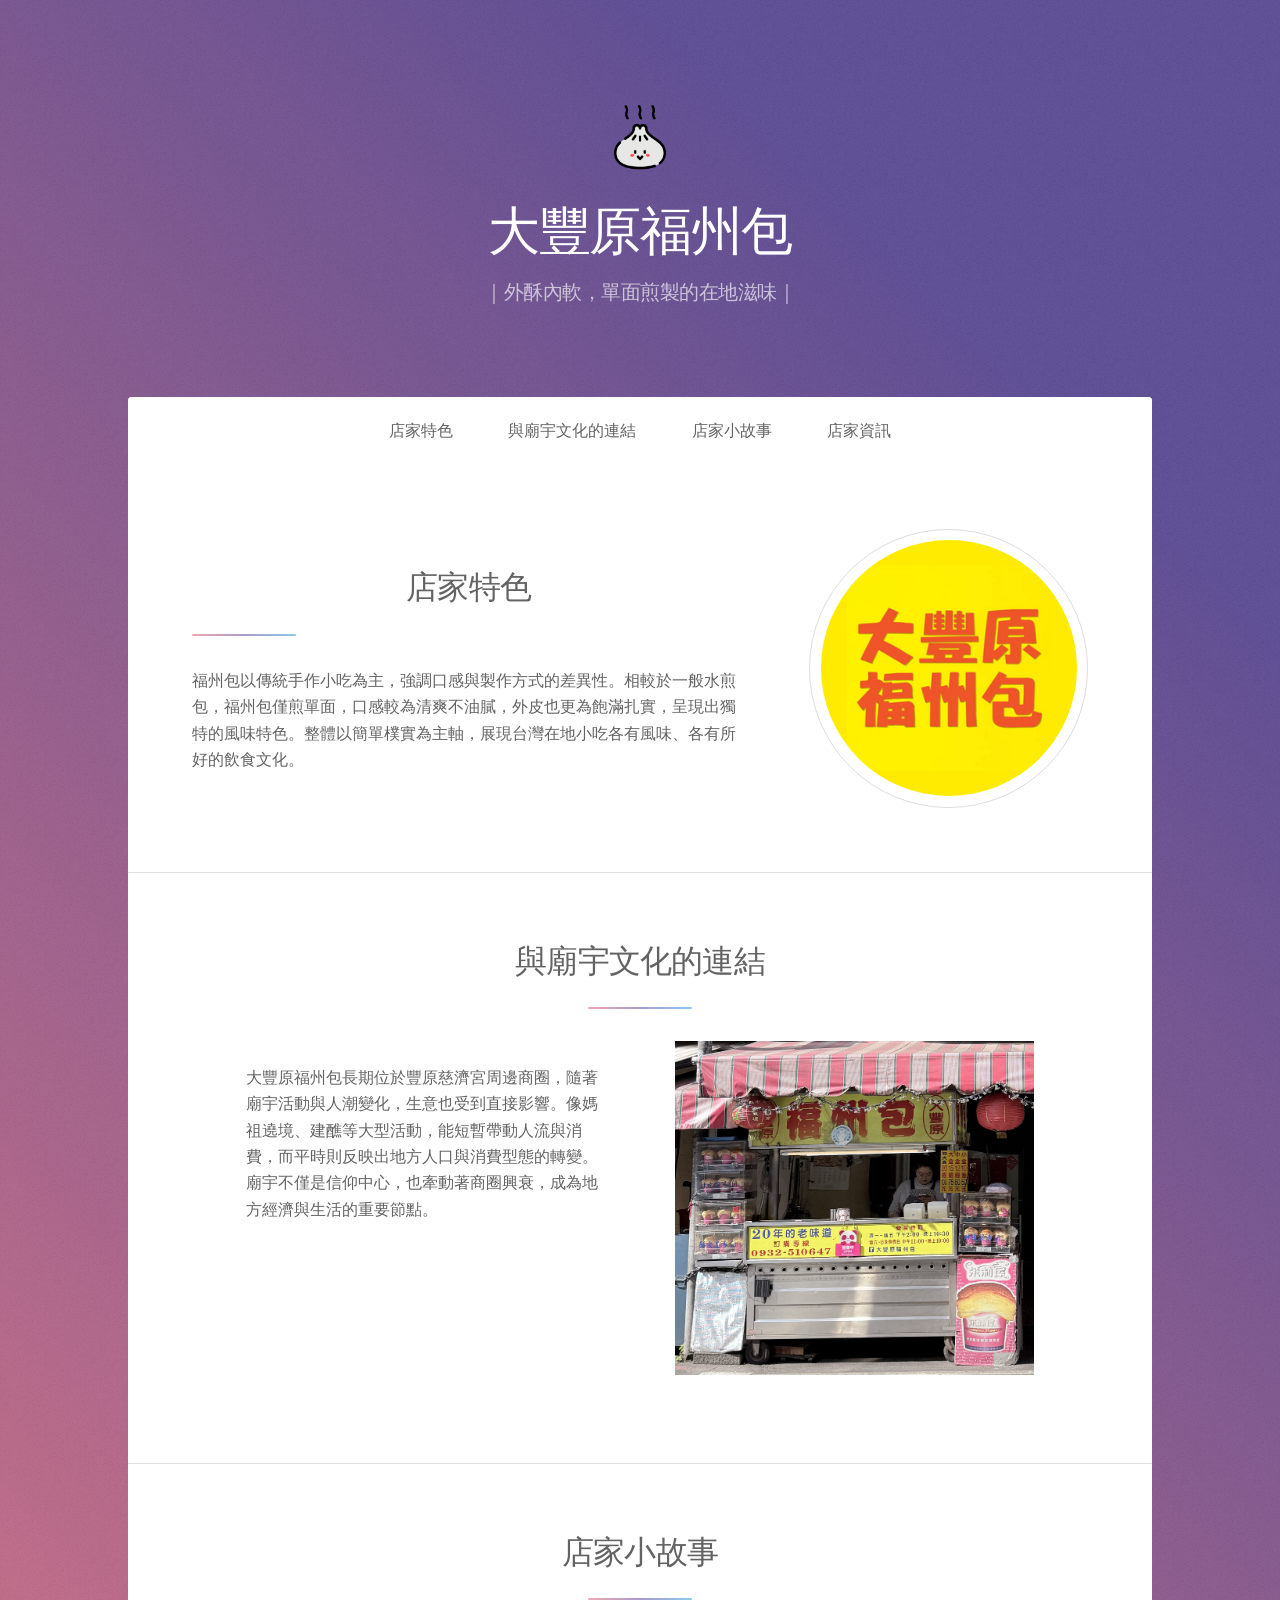
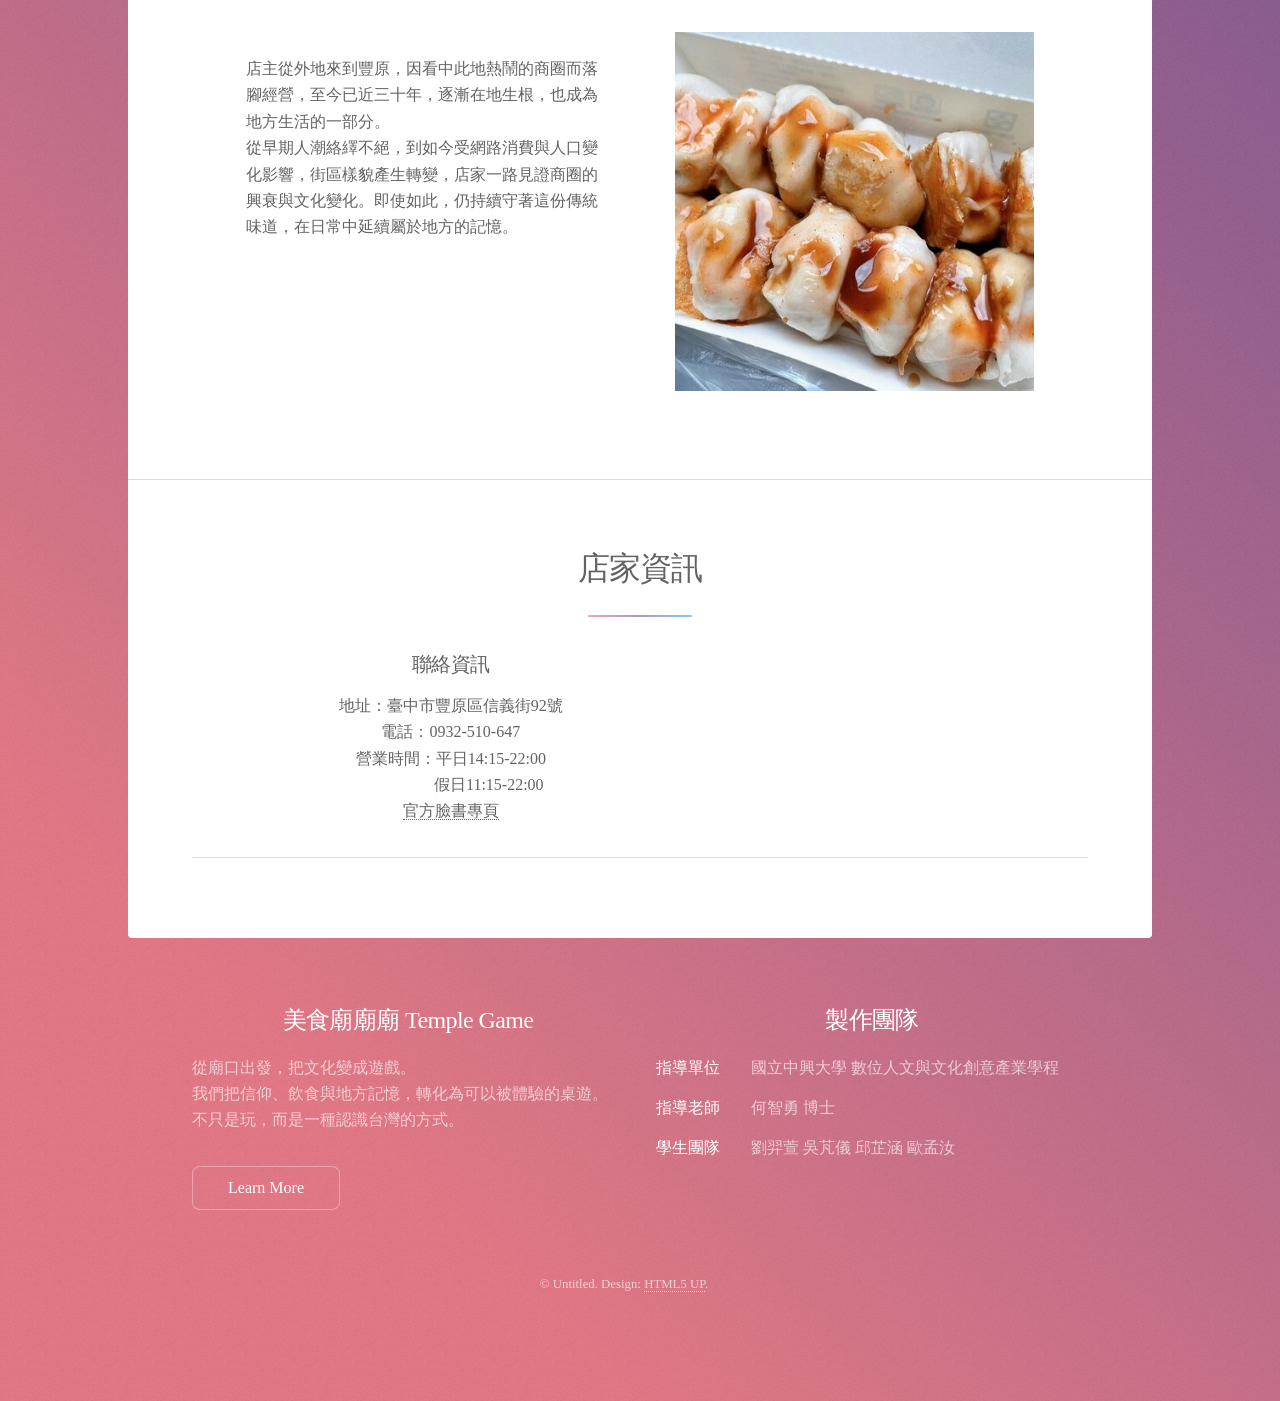
==== index.html @ 0700f137 "Add files via upload" ====
<!DOCTYPE HTML>
<!--
	Stellar by HTML5 UP
	html5up.net | @ajlkn
	Free for personal and commercial use under the CCA 3.0 license (html5up.net/license)
-->
<html>
	<head>
		<title>大豐原福州包</title>
		<meta charset="utf-8" />
		<meta name="viewport" content="width=device-width, initial-scale=1, user-scalable=no" />
		<link rel="stylesheet" href="assets/css/main.css" />
		<noscript><link rel="stylesheet" href="assets/css/noscript.css" /></noscript>
	</head>
	<body class="is-preload">

		<!-- Wrapper -->
			<div id="wrapper">

				<!-- Header -->
					<header id="header" class="alt">
						<span class="logo"><img src="Fuzhou Bao/xiao-long-bao.png" width="9%" height="9%" alt=""/></span>
						<h1>大豐原福州包</h1>
						<p>｜外酥內軟，單面煎製的在地滋味｜</p>
					</header>

				
								
				<!-- Nav -->
					<nav id="nav">
						<ul>
							<li><a href="#intro" class="active">店家特色</a></li>
							<li><a href="#first">與廟宇文化的連結</a></li>
							<li><a href="#second">店家小故事</a></li>
							<li><a href="#cta">店家資訊</a></li>
						</ul>
					</nav>
				
				

				<!-- Main -->
					<div id="main">

						<!-- Introduction -->
							<section id="intro" class="main">
								<div class="spotlight">
								  <div class="content">
										<header class="major">
											<h2>店家特色</h2>
										</header>
										<p>福州包以傳統手作小吃為主，強調口感與製作方式的差異性。相較於一般水煎包，福州包僅煎單面，口感較為清爽不油膩，外皮也更為飽滿扎實，呈現出獨特的風味特色。整體以簡單樸實為主軸，展現台灣在地小吃各有風味、各有所好的飲食文化。</p>							
									</div>
									<span class="image"><img src="Fuzhou Bao/logo.png" width="100%" height="100%" alt=""/></span>
								</div>
							</section>

						<!-- First Section -->
							<section id="first" class="main special">
								<header class="major">
									<h2>與廟宇文化的連結</h2>
								  <div class="container5">
									<div class="col9">
									大豐原福州包長期位於豐原慈濟宮周邊商圈，隨著廟宇活動與人潮變化，生意也受到直接影響。像媽祖遶境、建醮等大型活動，能短暫帶動人流與消費，而平時則反映出地方人口與消費型態的轉變。廟宇不僅是信仰中心，也牽動著商圈興衰，成為地方經濟與生活的重要節點。</div>
								
									<div class="col10"><img src="Fuzhou Bao/shop.JPG" width="100%" height="100%" alt=""/></div>
									    </div>
								</header>
								
							</section>

						<section id="second" class="main special">
								<header class="major">
								<h2>店家小故事</h2>
								<div class="container6">									
								  <div class="col11">
								  店主從外地來到豐原，因看中此地熱鬧的商圈而落腳經營，至今已近三十年，逐漸在地生根，也成為地方生活的一部分。<br>從早期人潮絡繹不絕，到如今受網路消費與人口變化影響，街區樣貌產生轉變，店家一路見證商圈的興衰與文化變化。即使如此，仍持續守著這份傳統味道，在日常中延續屬於地方的記憶。</div>
									<div class="col12"><img src="Fuzhou Bao/bao.jpg" width="100%" height="100%" alt=""/>
								  </div>
								</div>
							</header>
							</section>

						<!-- Get Started -->
							<section id="cta" class="main special">
								<header class="major">									
									<h2>店家資訊</h2>
									<div class="container7">
										<div class="col13">
											<h3>聯絡資訊</h3>										
									地址：臺中市豐原區信義街92號
										<br>電話：0932-510-647
										<br>營業時間：平日14:15-22:00
										<br>&nbsp;&nbsp;&nbsp;&nbsp;&nbsp;&nbsp;&nbsp;&nbsp;&nbsp;&nbsp;&nbsp;&nbsp;&nbsp;&nbsp;&nbsp;&nbsp;&nbsp;&nbsp;
											假日11:15-22:00
								
										<br><a href="https://www.facebook.com/share/178yjH1K4i/?mibextid=wwXIfr">官方臉書專頁</a>
											</div>
										<div class="col14"><iframe src="https://www.google.com/maps/embed?pb=!1m18!1m12!1m3!1d3637.7437834129883!2d120.7189827!3d24.250738500000004!2m3!1f0!2f0!3f0!3m2!1i1024!2i768!4f13.1!3m3!1m2!1s0x34691a05f45a0f8f%3A0xb76cd5bf940c8cef!2z5aSn6LGQ5Y6f56aP5bee5YyF!5e0!3m2!1szh-TW!2stw!4v1776780599697!5m2!1szh-TW!2stw" width="100%" height="100%" style="border:0;" allowfullscreen="" loading="lazy" referrerpolicy="no-referrer-when-downgrade"></iframe></div>
									</div>
									<hr>
								</header>
								
							</section>

					</div>

				<!-- Footer -->
					<footer id="footer">
						<section>
							<h2>美食廟廟廟 Temple Game</h2>
							<p>從廟口出發，把文化變成遊戲。
							<br>我們把信仰、飲食與地方記憶，轉化為可以被體驗的桌遊。
							<br>不只是玩，而是一種認識台灣的方式。</p>
							<ul class="actions">
								<li><a href="generic.html" class="button">Learn More</a></li>
							</ul>
						</section>
						<section>
							<h2>製作團隊</h2>
							<dl class="alt">
								<dt>指導單位</dt>
								<dd>國立中興大學 數位人文與文化創意產業學程</dd>
								<dt>指導老師</dt>
								<dd>何智勇 博士</dd>
								<dt>學生團隊</dt>
								<dd>劉羿萱 吳芃儀 邱芷涵 歐孟汝</dd>
							</dl>
							
						</section>
						<p class="copyright">&copy; Untitled. Design: <a href="https://html5up.net">HTML5 UP</a>.</p>
					</footer>

			</div>

		<!-- Scripts -->
			<script src="assets/js/jquery.min.js"></script>
			<script src="assets/js/jquery.scrollex.min.js"></script>
			<script src="assets/js/jquery.scrolly.min.js"></script>
			<script src="assets/js/browser.min.js"></script>
			<script src="assets/js/breakpoints.min.js"></script>
			<script src="assets/js/util.js"></script>
			<script src="assets/js/main.js"></script>

	</body>
</html>
---- assets/css/main.css ----
@import url(fontawesome-all.min.css);
@import 'https://fonts.googleapis.com/css?family=Source+Sans+Pro:300,400';
@import url("jf_openhuninn_2_1/stylesheet.css");


/*
	Stellar by HTML5 UP
	html5up.net | @ajlkn
	Free for personal and commercial use under the CCA 3.0 license (html5up.net/license)
*/

html, body, div, span, applet, object,
iframe, h1, h2, h3, h4, h5, h6, p, blockquote,
pre, a, abbr, acronym, address, big, cite,
code, del, dfn, em, img, ins, kbd, q, s, samp,
small, strike, strong, sub, sup, tt, var, b,
u, i, center, dl, dt, dd, ol, ul, li, fieldset,
form, label, legend, table, caption, tbody,
tfoot, thead, tr, th, td, article, aside,
canvas, details, embed, figure, figcaption,
footer, header, hgroup, menu, nav, output, ruby,
section, summary, time, mark, audio, video {
    margin: 0;
    padding: 0;
    border: 0;
    font-size: 100%;
    font-family: "jf openhuninn 2 1";
    vertical-align: baseline;
}



article, aside, details, figcaption, figure,
footer, header, hgroup, menu, nav, section {
	display: block;}

body {
	line-height: 1;
}
h2 {
    text-align: center;
    font-family: "jf openhuninn 2 1";
}
.container1 {
    width: 88%;
    margin-left: auto;
    margin-right: auto;
    display: flex;
    height: 30%;
}
.col1 {
    flex: 1;
    width: 15%;
    height: 15%;
    text-align: left;
    padding-top: 3%;
}
.col2 {
    flex: 1;
    width: 23%;
    height: 21%;
    text-align: center;
}
.col2{width:120%; height:120%}
.col2 img{transform:scale(1,1);transition:all 1s ease-out}
.col2 img:hover{transform:scale(1.2,1.2);}

.container2{
    width: 80%;
    margin-left: auto;
    margin-right: auto;
    display: flex;
    height: 30%;
}
.col3 {
    flex: 1;
    width: 15%;
    height: 15%;
    text-align: center;
    margin-right: 20px;
}
.col3{width:120%; height:120%}
.col3 img{;transition: all 1s ease-out;}
.col3 img:hover{transform:scale(1.2,1.2);}

.col4 {
    flex: 1;
    width: 15%;
    height: 15%;
    text-align: center;
    margin-left: 20px;
}
.col4{width:120%; height:120%}
.col4 img{transition: all 1s ease-out;}
.col4 img:hover{transform:scale(1.2,1.2);}

.container3{
    width: 80%;
    margin-left: auto;
    margin-right: auto;
    display: flex;
    height: 30%;
}
.col5 {
    flex: 1;
    width: 15%;
    height: 15%;
    text-align: center;
    margin-right: 20px;
}
.col5{width:120%; height:120%}
.col5 img{;transition: all 1s ease-out;}
.col5 img:hover{transform:scale(1.2,1.2);}

.col6 {
    flex: 1;
    width: 15%;
    height: 15%;
    text-align: center;
    margin-left: 20px;
}
.col6{width:120%; height:120%}
.col6 img{transition: all 1s ease-out;}
.col6 img:hover{transform:scale(1.2,1.2);}

.container4{
    width: 80%;
    margin-left: auto;
    margin-right: auto;
    display: flex;
    height: 100%;
}
.col7 {
    flex: 1;
    width: 15%;
    height: 15%;
    text-align: center;
    margin-right: 20px;
    margin-top: 5%;
}

.col8 {
    flex: 1;
    text-align: center;
    margin-left: 20px;
}
.container5 {
    width: 88%;
    margin-left: auto;
    margin-right: auto;
    display: flex;
    height: 30%;
}
.col9 {
    flex: 1;
    height: 30%;
    text-align: left;
    padding-top: 3%;
    margin-right: 4%;
}
.col10 {
    flex: 1;
    width: 15%;
    height: 15%;
    text-align: center;
    margin-left: 5%;
}
.col10{width:120%; height:120%}
.col10 img{transition: all 1s ease-out;}
.col10 img:hover{transform:scale(1.2,1.2);}

.container6 {
	 width: 88%;
    margin-left: auto;
    margin-right: auto;
    display: flex;
    height: 30%;
}
.col11 {
	 flex: 1;
    height: 30%;
    text-align: left;
    padding-top: 3%;
    margin-right: 4%;

}
.col12 {
	flex: 1;
    width: 15%;
    height: 15%;
    text-align: center;
    margin-left: 5%;
}
.col12{width:120%; height:120%}
.col12 img{transition: all 1s ease-out;}
.col12 img:hover{transform:scale(1.2,1.2);}

.container7 {
	width: 80%;
    margin-left: auto;
    margin-right: auto;
    display: flex;
    height: 100%;
}
.col13 {
    flex: 1;
    width: 15%;
    height: 15%;
    text-align: center;
    margin-right: 20px;
}

.col14 {
	flex: 1;
    text-align: center;
    margin-left: 20px;
}



















ol, ul {
	list-style: none;
}

section .alt dt {
    padding-left: 0px;
    padding-right: 0px;
    min-width: 22%;


}


blockquote, q {
	quotes: none;
}

	blockquote:before, blockquote:after, q:before, q:after {
		content: '';
		content: none;
	}

table {
	border-collapse: collapse;
	border-spacing: 0;
}

body {
	-webkit-text-size-adjust: none;
}

mark {
	background-color: transparent;
	color: inherit;
}

input::-moz-focus-inner {
	border: 0;
	padding: 0;
}

input, select, textarea {
	-moz-appearance: none;
	-webkit-appearance: none;
	-ms-appearance: none;
	appearance: none;
}

/* Basic */

	@-ms-viewport {
		width: device-width;
	}

	body {
		-ms-overflow-style: scrollbar;
	}
.p1 {
    width: 95%;
    margin-left: auto;
    margin-right: auto;

}
.p2 {
    width: 95%;
    margin-left: auto;
    margin-right: auto;
}
.p3 {
    margin-right: auto;
    margin-left: auto;
    text-align: center;
    min-width: 105%;
}









	@media screen and (max-width: 480px) {

		html, body {
			min-width: 320px;
		}

	}

	html {
		box-sizing: border-box;
	}

	*, *:before, *:after {
		box-sizing: inherit;
	}

	body {
		background-color: #935d8c;
		background-image: url("images/overlay.png"), -moz-linear-gradient(45deg, #e37682 15%, #5f4d93 85%);
		background-image: url("images/overlay.png"), -webkit-linear-gradient(45deg, #e37682 15%, #5f4d93 85%);
		background-image: url("images/overlay.png"), -ms-linear-gradient(45deg, #e37682 15%, #5f4d93 85%);
		background-image: url("images/overlay.png"), linear-gradient(45deg, #e37682 15%, #5f4d93 85%);
	}

		body.is-preload *, body.is-preload *:before, body.is-preload *:after {
			-moz-animation: none !important;
			-webkit-animation: none !important;
			-ms-animation: none !important;
			animation: none !important;
			-moz-transition: none !important;
			-webkit-transition: none !important;
			-ms-transition: none !important;
			transition: none !important;
		}

/* Type */

	body {
		background-color: #935d8c;
		color: rgba(255, 255, 255, 0.65);
	}

	body, input, select, textarea {
		font-family: "Source Sans Pro", Helvetica, sans-serif;
		font-size: 17pt;
		font-weight: 300;
		line-height: 1.65;
	}

		@media screen and (max-width: 1680px) {

			body, input, select, textarea {
				font-size: 14pt;
			}

		}

		@media screen and (max-width: 1280px) {

			body, input, select, textarea {
				font-size: 12pt;
			}

		}

		@media screen and (max-width: 360px) {

			body, input, select, textarea {
				font-size: 11pt;
			}

		}

	a {
		-moz-transition: color 0.2s ease, border-bottom 0.2s ease;
		-webkit-transition: color 0.2s ease, border-bottom 0.2s ease;
		-ms-transition: color 0.2s ease, border-bottom 0.2s ease;
		transition: color 0.2s ease, border-bottom 0.2s ease;
		text-decoration: none;
		border-bottom: dotted 1px;
		color: inherit;
	}

		a:hover {
			border-bottom-color: transparent;
		}

	strong, b {
		font-weight: 400;
	}

	em, i {
		font-style: italic;
	}

	p {
		margin: 0 0 2em 0;
	}

		p.content {
			-moz-columns: 20em 2;
			-webkit-columns: 20em 2;
			-ms-columns: 20em 2;
			columns: 20em 2;
			-moz-column-gap: 2em;
			-webkit-column-gap: 2em;
			-ms-column-gap: 2em;
			column-gap: 2em;
			text-align: justify;
		}

	h1, h2, h3, h4, h5, h6 {
		font-weight: 300;
		line-height: 1.5;
		margin: 0 0 0.7em 0;
		letter-spacing: -0.025em;
	}

		h1 a, h2 a, h3 a, h4 a, h5 a, h6 a {
			color: inherit;
			text-decoration: none;
		}

	h1 {
		font-size: 2.5em;
		line-height: 1.2;
	}

	h2 {
		font-size: 1.5em;
	}

	h3 {
		font-size: 1.25em;
	}

	h4 {
		font-size: 1.1em;
	}

	h5 {
		font-size: 0.9em;
	}

	h6 {
		font-size: 0.7em;
	}

	@media screen and (max-width: 736px) {

		h1 {
			font-size: 2em;
		}

	}

	sub {
		font-size: 0.8em;
		position: relative;
		top: 0.5em;
	}

	sup {
		font-size: 0.8em;
		position: relative;
		top: -0.5em;
	}

	blockquote {
		border-left: solid 4px;
		font-style: italic;
		margin: 0 0 2em 0;
		padding: 0.5em 0 0.5em 2em;
	}

	code {
		border-radius: 8px;
		border: solid 1px;
		font-family: "Courier New", monospace;
		font-size: 0.9em;
		margin: 0 0.25em;
		padding: 0.25em 0.65em;
	}

	pre {
		-webkit-overflow-scrolling: touch;
		font-family: "Courier New", monospace;
		font-size: 0.9em;
		margin: 0 0 2em 0;
	}

		pre code {
			display: block;
			line-height: 1.75;
			padding: 1em 1.5em;
			overflow-x: auto;
		}

	hr {
		border: 0;
		border-bottom: solid 1px;
		margin: 2em 0;
	}

		hr.major {
			margin: 3em 0;
		}

	.align-left {
		text-align: left;
	}

	.align-center {
		text-align: center;
	}

	.align-right {
		text-align: right;
	}

	input, select, textarea {
		color: #ffffff;
	}

	a:hover {
		color: #ffffff;
	}

	strong, b {
		color: #ffffff;
	}

	h1, h2, h3, h4, h5, h6 {
		color: #ffffff;
	}

	blockquote {
		border-left-color: rgba(255, 255, 255, 0.35);
	}

	code {
		background: rgba(255, 255, 255, 0.075);
		border-color: rgba(255, 255, 255, 0.35);
	}

	hr {
		border-bottom-color: rgba(255, 255, 255, 0.35);
	}

/* Row */

	.row {
		display: flex;
		flex-wrap: wrap;
		box-sizing: border-box;
		align-items: stretch;
	}

		.row > * {
			box-sizing: border-box;
		}

		.row.gtr-uniform > * > :last-child {
			margin-bottom: 0;
		}

		.row.aln-left {
			justify-content: flex-start;
		}

		.row.aln-center {
			justify-content: center;
		}

		.row.aln-right {
			justify-content: flex-end;
		}

		.row.aln-top {
			align-items: flex-start;
		}

		.row.aln-middle {
			align-items: center;
		}

		.row.aln-bottom {
			align-items: flex-end;
		}

		.row > .imp {
			order: -1;
		}

		.row > .col-1 {
			width: 8.33333%;
		}

		.row > .off-1 {
			margin-left: 8.33333%;
		}

		.row > .col-2 {
			width: 16.66667%;
		}

		.row > .off-2 {
			margin-left: 16.66667%;
		}

		.row > .col-3 {
			width: 25%;
		}

		.row > .off-3 {
			margin-left: 25%;
		}

		.row > .col-4 {
			width: 33.33333%;
		}

		.row > .off-4 {
			margin-left: 33.33333%;
		}

		.row > .col-5 {
			width: 41.66667%;
		}

		.row > .off-5 {
			margin-left: 41.66667%;
		}

		.row > .col-6 {
			width: 50%;
		}

		.row > .off-6 {
			margin-left: 50%;
		}

		.row > .col-7 {
			width: 58.33333%;
		}

		.row > .off-7 {
			margin-left: 58.33333%;
		}

		.row > .col-8 {
			width: 66.66667%;
		}

		.row > .off-8 {
			margin-left: 66.66667%;
		}

		.row > .col-9 {
			width: 75%;
		}

		.row > .off-9 {
			margin-left: 75%;
		}

		.row > .col-10 {
			width: 83.33333%;
		}

		.row > .off-10 {
			margin-left: 83.33333%;
		}

		.row > .col-11 {
			width: 91.66667%;
		}

		.row > .off-11 {
			margin-left: 91.66667%;
		}

		.row > .col-12 {
			width: 100%;
		}

		.row > .off-12 {
			margin-left: 100%;
		}

		.row.gtr-0 {
			margin-top: 0;
			margin-left: 0em;
		}

			.row.gtr-0 > * {
				padding: 0 0 0 0em;
			}

			.row.gtr-0.gtr-uniform {
				margin-top: 0em;
			}

				.row.gtr-0.gtr-uniform > * {
					padding-top: 0em;
				}

		.row.gtr-25 {
			margin-top: 0;
			margin-left: -0.375em;
		}

			.row.gtr-25 > * {
				padding: 0 0 0 0.375em;
			}

			.row.gtr-25.gtr-uniform {
				margin-top: -0.375em;
			}

				.row.gtr-25.gtr-uniform > * {
					padding-top: 0.375em;
				}

		.row.gtr-50 {
			margin-top: 0;
			margin-left: -0.75em;
		}

			.row.gtr-50 > * {
				padding: 0 0 0 0.75em;
			}

			.row.gtr-50.gtr-uniform {
				margin-top: -0.75em;
			}

				.row.gtr-50.gtr-uniform > * {
					padding-top: 0.75em;
				}

		.row {
			margin-top: 0;
			margin-left: -1.5em;
		}

			.row > * {
				padding: 0 0 0 1.5em;
			}

			.row.gtr-uniform {
				margin-top: -1.5em;
			}

				.row.gtr-uniform > * {
					padding-top: 1.5em;
				}

		.row.gtr-150 {
			margin-top: 0;
			margin-left: -2.25em;
		}

			.row.gtr-150 > * {
				padding: 0 0 0 2.25em;
			}

			.row.gtr-150.gtr-uniform {
				margin-top: -2.25em;
			}

				.row.gtr-150.gtr-uniform > * {
					padding-top: 2.25em;
				}

		.row.gtr-200 {
			margin-top: 0;
			margin-left: -3em;
		}

			.row.gtr-200 > * {
				padding: 0 0 0 3em;
			}

			.row.gtr-200.gtr-uniform {
				margin-top: -3em;
			}

				.row.gtr-200.gtr-uniform > * {
					padding-top: 3em;
				}

		@media screen and (max-width: 1680px) {

			.row {
				display: flex;
				flex-wrap: wrap;
				box-sizing: border-box;
				align-items: stretch;
			}

				.row > * {
					box-sizing: border-box;
				}

				.row.gtr-uniform > * > :last-child {
					margin-bottom: 0;
				}

				.row.aln-left {
					justify-content: flex-start;
				}

				.row.aln-center {
					justify-content: center;
				}

				.row.aln-right {
					justify-content: flex-end;
				}

				.row.aln-top {
					align-items: flex-start;
				}

				.row.aln-middle {
					align-items: center;
				}

				.row.aln-bottom {
					align-items: flex-end;
				}

				.row > .imp-xlarge {
					order: -1;
				}

				.row > .col-1-xlarge {
					width: 8.33333%;
				}

				.row > .off-1-xlarge {
					margin-left: 8.33333%;
				}

				.row > .col-2-xlarge {
					width: 16.66667%;
				}

				.row > .off-2-xlarge {
					margin-left: 16.66667%;
				}

				.row > .col-3-xlarge {
					width: 25%;
				}

				.row > .off-3-xlarge {
					margin-left: 25%;
				}

				.row > .col-4-xlarge {
					width: 33.33333%;
				}

				.row > .off-4-xlarge {
					margin-left: 33.33333%;
				}

				.row > .col-5-xlarge {
					width: 41.66667%;
				}

				.row > .off-5-xlarge {
					margin-left: 41.66667%;
				}

				.row > .col-6-xlarge {
					width: 50%;
				}

				.row > .off-6-xlarge {
					margin-left: 50%;
				}

				.row > .col-7-xlarge {
					width: 58.33333%;
				}

				.row > .off-7-xlarge {
					margin-left: 58.33333%;
				}

				.row > .col-8-xlarge {
					width: 66.66667%;
				}

				.row > .off-8-xlarge {
					margin-left: 66.66667%;
				}

				.row > .col-9-xlarge {
					width: 75%;
				}

				.row > .off-9-xlarge {
					margin-left: 75%;
				}

				.row > .col-10-xlarge {
					width: 83.33333%;
				}

				.row > .off-10-xlarge {
					margin-left: 83.33333%;
				}

				.row > .col-11-xlarge {
					width: 91.66667%;
				}

				.row > .off-11-xlarge {
					margin-left: 91.66667%;
				}

				.row > .col-12-xlarge {
					width: 100%;
				}

				.row > .off-12-xlarge {
					margin-left: 100%;
				}

				.row.gtr-0 {
					margin-top: 0;
					margin-left: 0em;
				}

					.row.gtr-0 > * {
						padding: 0 0 0 0em;
					}

					.row.gtr-0.gtr-uniform {
						margin-top: 0em;
					}

						.row.gtr-0.gtr-uniform > * {
							padding-top: 0em;
						}

				.row.gtr-25 {
					margin-top: 0;
					margin-left: -0.375em;
				}

					.row.gtr-25 > * {
						padding: 0 0 0 0.375em;
					}

					.row.gtr-25.gtr-uniform {
						margin-top: -0.375em;
					}

						.row.gtr-25.gtr-uniform > * {
							padding-top: 0.375em;
						}

				.row.gtr-50 {
					margin-top: 0;
					margin-left: -0.75em;
				}

					.row.gtr-50 > * {
						padding: 0 0 0 0.75em;
					}

					.row.gtr-50.gtr-uniform {
						margin-top: -0.75em;
					}

						.row.gtr-50.gtr-uniform > * {
							padding-top: 0.75em;
						}

				.row {
					margin-top: 0;
					margin-left: -1.5em;
				}

					.row > * {
						padding: 0 0 0 1.5em;
					}

					.row.gtr-uniform {
						margin-top: -1.5em;
					}

						.row.gtr-uniform > * {
							padding-top: 1.5em;
						}

				.row.gtr-150 {
					margin-top: 0;
					margin-left: -2.25em;
				}

					.row.gtr-150 > * {
						padding: 0 0 0 2.25em;
					}

					.row.gtr-150.gtr-uniform {
						margin-top: -2.25em;
					}

						.row.gtr-150.gtr-uniform > * {
							padding-top: 2.25em;
						}

				.row.gtr-200 {
					margin-top: 0;
					margin-left: -3em;
				}

					.row.gtr-200 > * {
						padding: 0 0 0 3em;
					}

					.row.gtr-200.gtr-uniform {
						margin-top: -3em;
					}

						.row.gtr-200.gtr-uniform > * {
							padding-top: 3em;
						}

		}

		@media screen and (max-width: 1280px) {

			.row {
				display: flex;
				flex-wrap: wrap;
				box-sizing: border-box;
				align-items: stretch;
			}

				.row > * {
					box-sizing: border-box;
				}

				.row.gtr-uniform > * > :last-child {
					margin-bottom: 0;
				}

				.row.aln-left {
					justify-content: flex-start;
				}

				.row.aln-center {
					justify-content: center;
				}

				.row.aln-right {
					justify-content: flex-end;
				}

				.row.aln-top {
					align-items: flex-start;
				}

				.row.aln-middle {
					align-items: center;
				}

				.row.aln-bottom {
					align-items: flex-end;
				}

				.row > .imp-large {
					order: -1;
				}

				.row > .col-1-large {
					width: 8.33333%;
				}

				.row > .off-1-large {
					margin-left: 8.33333%;
				}

				.row > .col-2-large {
					width: 16.66667%;
				}

				.row > .off-2-large {
					margin-left: 16.66667%;
				}

				.row > .col-3-large {
					width: 25%;
				}

				.row > .off-3-large {
					margin-left: 25%;
				}

				.row > .col-4-large {
					width: 33.33333%;
				}

				.row > .off-4-large {
					margin-left: 33.33333%;
				}

				.row > .col-5-large {
					width: 41.66667%;
				}

				.row > .off-5-large {
					margin-left: 41.66667%;
				}

				.row > .col-6-large {
					width: 50%;
				}

				.row > .off-6-large {
					margin-left: 50%;
				}

				.row > .col-7-large {
					width: 58.33333%;
				}

				.row > .off-7-large {
					margin-left: 58.33333%;
				}

				.row > .col-8-large {
					width: 66.66667%;
				}

				.row > .off-8-large {
					margin-left: 66.66667%;
				}

				.row > .col-9-large {
					width: 75%;
				}

				.row > .off-9-large {
					margin-left: 75%;
				}

				.row > .col-10-large {
					width: 83.33333%;
				}

				.row > .off-10-large {
					margin-left: 83.33333%;
				}

				.row > .col-11-large {
					width: 91.66667%;
				}

				.row > .off-11-large {
					margin-left: 91.66667%;
				}

				.row > .col-12-large {
					width: 100%;
				}

				.row > .off-12-large {
					margin-left: 100%;
				}

				.row.gtr-0 {
					margin-top: 0;
					margin-left: 0em;
				}

					.row.gtr-0 > * {
						padding: 0 0 0 0em;
					}

					.row.gtr-0.gtr-uniform {
						margin-top: 0em;
					}

						.row.gtr-0.gtr-uniform > * {
							padding-top: 0em;
						}

				.row.gtr-25 {
					margin-top: 0;
					margin-left: -0.375em;
				}

					.row.gtr-25 > * {
						padding: 0 0 0 0.375em;
					}

					.row.gtr-25.gtr-uniform {
						margin-top: -0.375em;
					}

						.row.gtr-25.gtr-uniform > * {
							padding-top: 0.375em;
						}

				.row.gtr-50 {
					margin-top: 0;
					margin-left: -0.75em;
				}

					.row.gtr-50 > * {
						padding: 0 0 0 0.75em;
					}

					.row.gtr-50.gtr-uniform {
						margin-top: -0.75em;
					}

						.row.gtr-50.gtr-uniform > * {
							padding-top: 0.75em;
						}

				.row {
					margin-top: 0;
					margin-left: -1.5em;
				}

					.row > * {
						padding: 0 0 0 1.5em;
					}

					.row.gtr-uniform {
						margin-top: -1.5em;
					}

						.row.gtr-uniform > * {
							padding-top: 1.5em;
						}

				.row.gtr-150 {
					margin-top: 0;
					margin-left: -2.25em;
				}

					.row.gtr-150 > * {
						padding: 0 0 0 2.25em;
					}

					.row.gtr-150.gtr-uniform {
						margin-top: -2.25em;
					}

						.row.gtr-150.gtr-uniform > * {
							padding-top: 2.25em;
						}

				.row.gtr-200 {
					margin-top: 0;
					margin-left: -3em;
				}

					.row.gtr-200 > * {
						padding: 0 0 0 3em;
					}

					.row.gtr-200.gtr-uniform {
						margin-top: -3em;
					}

						.row.gtr-200.gtr-uniform > * {
							padding-top: 3em;
						}

		}

		@media screen and (max-width: 980px) {

			.row {
				display: flex;
				flex-wrap: wrap;
				box-sizing: border-box;
				align-items: stretch;
			}

				.row > * {
					box-sizing: border-box;
				}

				.row.gtr-uniform > * > :last-child {
					margin-bottom: 0;
				}

				.row.aln-left {
					justify-content: flex-start;
				}

				.row.aln-center {
					justify-content: center;
				}

				.row.aln-right {
					justify-content: flex-end;
				}

				.row.aln-top {
					align-items: flex-start;
				}

				.row.aln-middle {
					align-items: center;
				}

				.row.aln-bottom {
					align-items: flex-end;
				}

				.row > .imp-medium {
					order: -1;
				}

				.row > .col-1-medium {
					width: 8.33333%;
				}

				.row > .off-1-medium {
					margin-left: 8.33333%;
				}

				.row > .col-2-medium {
					width: 16.66667%;
				}

				.row > .off-2-medium {
					margin-left: 16.66667%;
				}

				.row > .col-3-medium {
					width: 25%;
				}

				.row > .off-3-medium {
					margin-left: 25%;
				}

				.row > .col-4-medium {
					width: 33.33333%;
				}

				.row > .off-4-medium {
					margin-left: 33.33333%;
				}

				.row > .col-5-medium {
					width: 41.66667%;
				}

				.row > .off-5-medium {
					margin-left: 41.66667%;
				}

				.row > .col-6-medium {
					width: 50%;
				}

				.row > .off-6-medium {
					margin-left: 50%;
				}

				.row > .col-7-medium {
					width: 58.33333%;
				}

				.row > .off-7-medium {
					margin-left: 58.33333%;
				}

				.row > .col-8-medium {
					width: 66.66667%;
				}

				.row > .off-8-medium {
					margin-left: 66.66667%;
				}

				.row > .col-9-medium {
					width: 75%;
				}

				.row > .off-9-medium {
					margin-left: 75%;
				}

				.row > .col-10-medium {
					width: 83.33333%;
				}

				.row > .off-10-medium {
					margin-left: 83.33333%;
				}

				.row > .col-11-medium {
					width: 91.66667%;
				}

				.row > .off-11-medium {
					margin-left: 91.66667%;
				}

				.row > .col-12-medium {
					width: 100%;
				}

				.row > .off-12-medium {
					margin-left: 100%;
				}

				.row.gtr-0 {
					margin-top: 0;
					margin-left: 0em;
				}

					.row.gtr-0 > * {
						padding: 0 0 0 0em;
					}

					.row.gtr-0.gtr-uniform {
						margin-top: 0em;
					}

						.row.gtr-0.gtr-uniform > * {
							padding-top: 0em;
						}

				.row.gtr-25 {
					margin-top: 0;
					margin-left: -0.375em;
				}

					.row.gtr-25 > * {
						padding: 0 0 0 0.375em;
					}

					.row.gtr-25.gtr-uniform {
						margin-top: -0.375em;
					}

						.row.gtr-25.gtr-uniform > * {
							padding-top: 0.375em;
						}

				.row.gtr-50 {
					margin-top: 0;
					margin-left: -0.75em;
				}

					.row.gtr-50 > * {
						padding: 0 0 0 0.75em;
					}

					.row.gtr-50.gtr-uniform {
						margin-top: -0.75em;
					}

						.row.gtr-50.gtr-uniform > * {
							padding-top: 0.75em;
						}

				.row {
					margin-top: 0;
					margin-left: -1.5em;
				}

					.row > * {
						padding: 0 0 0 1.5em;
					}

					.row.gtr-uniform {
						margin-top: -1.5em;
					}

						.row.gtr-uniform > * {
							padding-top: 1.5em;
						}

				.row.gtr-150 {
					margin-top: 0;
					margin-left: -2.25em;
				}

					.row.gtr-150 > * {
						padding: 0 0 0 2.25em;
					}

					.row.gtr-150.gtr-uniform {
						margin-top: -2.25em;
					}

						.row.gtr-150.gtr-uniform > * {
							padding-top: 2.25em;
						}

				.row.gtr-200 {
					margin-top: 0;
					margin-left: -3em;
				}

					.row.gtr-200 > * {
						padding: 0 0 0 3em;
					}

					.row.gtr-200.gtr-uniform {
						margin-top: -3em;
					}

						.row.gtr-200.gtr-uniform > * {
							padding-top: 3em;
						}

		}

		@media screen and (max-width: 736px) {

			.row {
				display: flex;
				flex-wrap: wrap;
				box-sizing: border-box;
				align-items: stretch;
			}

				.row > * {
					box-sizing: border-box;
				}

				.row.gtr-uniform > * > :last-child {
					margin-bottom: 0;
				}

				.row.aln-left {
					justify-content: flex-start;
				}

				.row.aln-center {
					justify-content: center;
				}

				.row.aln-right {
					justify-content: flex-end;
				}

				.row.aln-top {
					align-items: flex-start;
				}

				.row.aln-middle {
					align-items: center;
				}

				.row.aln-bottom {
					align-items: flex-end;
				}

				.row > .imp-small {
					order: -1;
				}

				.row > .col-1-small {
					width: 8.33333%;
				}

				.row > .off-1-small {
					margin-left: 8.33333%;
				}

				.row > .col-2-small {
					width: 16.66667%;
				}

				.row > .off-2-small {
					margin-left: 16.66667%;
				}

				.row > .col-3-small {
					width: 25%;
				}

				.row > .off-3-small {
					margin-left: 25%;
				}

				.row > .col-4-small {
					width: 33.33333%;
				}

				.row > .off-4-small {
					margin-left: 33.33333%;
				}

				.row > .col-5-small {
					width: 41.66667%;
				}

				.row > .off-5-small {
					margin-left: 41.66667%;
				}

				.row > .col-6-small {
					width: 50%;
				}

				.row > .off-6-small {
					margin-left: 50%;
				}

				.row > .col-7-small {
					width: 58.33333%;
				}

				.row > .off-7-small {
					margin-left: 58.33333%;
				}

				.row > .col-8-small {
					width: 66.66667%;
				}

				.row > .off-8-small {
					margin-left: 66.66667%;
				}

				.row > .col-9-small {
					width: 75%;
				}

				.row > .off-9-small {
					margin-left: 75%;
				}

				.row > .col-10-small {
					width: 83.33333%;
				}

				.row > .off-10-small {
					margin-left: 83.33333%;
				}

				.row > .col-11-small {
					width: 91.66667%;
				}

				.row > .off-11-small {
					margin-left: 91.66667%;
				}

				.row > .col-12-small {
					width: 100%;
				}

				.row > .off-12-small {
					margin-left: 100%;
				}

				.row.gtr-0 {
					margin-top: 0;
					margin-left: 0em;
				}

					.row.gtr-0 > * {
						padding: 0 0 0 0em;
					}

					.row.gtr-0.gtr-uniform {
						margin-top: 0em;
					}

						.row.gtr-0.gtr-uniform > * {
							padding-top: 0em;
						}

				.row.gtr-25 {
					margin-top: 0;
					margin-left: -0.25em;
				}

					.row.gtr-25 > * {
						padding: 0 0 0 0.25em;
					}

					.row.gtr-25.gtr-uniform {
						margin-top: -0.25em;
					}

						.row.gtr-25.gtr-uniform > * {
							padding-top: 0.25em;
						}

				.row.gtr-50 {
					margin-top: 0;
					margin-left: -0.5em;
				}

					.row.gtr-50 > * {
						padding: 0 0 0 0.5em;
					}

					.row.gtr-50.gtr-uniform {
						margin-top: -0.5em;
					}

						.row.gtr-50.gtr-uniform > * {
							padding-top: 0.5em;
						}

				.row {
					margin-top: 0;
					margin-left: -1em;
				}

					.row > * {
						padding: 0 0 0 1em;
					}

					.row.gtr-uniform {
						margin-top: -1em;
					}

						.row.gtr-uniform > * {
							padding-top: 1em;
						}

				.row.gtr-150 {
					margin-top: 0;
					margin-left: -1.5em;
				}

					.row.gtr-150 > * {
						padding: 0 0 0 1.5em;
					}

					.row.gtr-150.gtr-uniform {
						margin-top: -1.5em;
					}

						.row.gtr-150.gtr-uniform > * {
							padding-top: 1.5em;
						}

				.row.gtr-200 {
					margin-top: 0;
					margin-left: -2em;
				}

					.row.gtr-200 > * {
						padding: 0 0 0 2em;
					}

					.row.gtr-200.gtr-uniform {
						margin-top: -2em;
					}

						.row.gtr-200.gtr-uniform > * {
							padding-top: 2em;
						}

		}

		@media screen and (max-width: 480px) {

			.row {
				display: flex;
				flex-wrap: wrap;
				box-sizing: border-box;
				align-items: stretch;
			}

				.row > * {
					box-sizing: border-box;
				}

				.row.gtr-uniform > * > :last-child {
					margin-bottom: 0;
				}

				.row.aln-left {
					justify-content: flex-start;
				}

				.row.aln-center {
					justify-content: center;
				}

				.row.aln-right {
					justify-content: flex-end;
				}

				.row.aln-top {
					align-items: flex-start;
				}

				.row.aln-middle {
					align-items: center;
				}

				.row.aln-bottom {
					align-items: flex-end;
				}

				.row > .imp-xsmall {
					order: -1;
				}

				.row > .col-1-xsmall {
					width: 8.33333%;
				}

				.row > .off-1-xsmall {
					margin-left: 8.33333%;
				}

				.row > .col-2-xsmall {
					width: 16.66667%;
				}

				.row > .off-2-xsmall {
					margin-left: 16.66667%;
				}

				.row > .col-3-xsmall {
					width: 25%;
				}

				.row > .off-3-xsmall {
					margin-left: 25%;
				}

				.row > .col-4-xsmall {
					width: 33.33333%;
				}

				.row > .off-4-xsmall {
					margin-left: 33.33333%;
				}

				.row > .col-5-xsmall {
					width: 41.66667%;
				}

				.row > .off-5-xsmall {
					margin-left: 41.66667%;
				}

				.row > .col-6-xsmall {
					width: 50%;
				}

				.row > .off-6-xsmall {
					margin-left: 50%;
				}

				.row > .col-7-xsmall {
					width: 58.33333%;
				}

				.row > .off-7-xsmall {
					margin-left: 58.33333%;
				}

				.row > .col-8-xsmall {
					width: 66.66667%;
				}

				.row > .off-8-xsmall {
					margin-left: 66.66667%;
				}

				.row > .col-9-xsmall {
					width: 75%;
				}

				.row > .off-9-xsmall {
					margin-left: 75%;
				}

				.row > .col-10-xsmall {
					width: 83.33333%;
				}

				.row > .off-10-xsmall {
					margin-left: 83.33333%;
				}

				.row > .col-11-xsmall {
					width: 91.66667%;
				}

				.row > .off-11-xsmall {
					margin-left: 91.66667%;
				}

				.row > .col-12-xsmall {
					width: 100%;
				}

				.row > .off-12-xsmall {
					margin-left: 100%;
				}

				.row.gtr-0 {
					margin-top: 0;
					margin-left: 0em;
				}

					.row.gtr-0 > * {
						padding: 0 0 0 0em;
					}

					.row.gtr-0.gtr-uniform {
						margin-top: 0em;
					}

						.row.gtr-0.gtr-uniform > * {
							padding-top: 0em;
						}

				.row.gtr-25 {
					margin-top: 0;
					margin-left: -0.3125em;
				}

					.row.gtr-25 > * {
						padding: 0 0 0 0.3125em;
					}

					.row.gtr-25.gtr-uniform {
						margin-top: -0.3125em;
					}

						.row.gtr-25.gtr-uniform > * {
							padding-top: 0.3125em;
						}

				.row.gtr-50 {
					margin-top: 0;
					margin-left: -0.625em;
				}

					.row.gtr-50 > * {
						padding: 0 0 0 0.625em;
					}

					.row.gtr-50.gtr-uniform {
						margin-top: -0.625em;
					}

						.row.gtr-50.gtr-uniform > * {
							padding-top: 0.625em;
						}

				.row {
					margin-top: 0;
					margin-left: -1.25em;
				}

					.row > * {
						padding: 0 0 0 1.25em;
					}

					.row.gtr-uniform {
						margin-top: -1.25em;
					}

						.row.gtr-uniform > * {
							padding-top: 1.25em;
						}

				.row.gtr-150 {
					margin-top: 0;
					margin-left: -1.875em;
				}

					.row.gtr-150 > * {
						padding: 0 0 0 1.875em;
					}

					.row.gtr-150.gtr-uniform {
						margin-top: -1.875em;
					}

						.row.gtr-150.gtr-uniform > * {
							padding-top: 1.875em;
						}

				.row.gtr-200 {
					margin-top: 0;
					margin-left: -2.5em;
				}

					.row.gtr-200 > * {
						padding: 0 0 0 2.5em;
					}

					.row.gtr-200.gtr-uniform {
						margin-top: -2.5em;
					}

						.row.gtr-200.gtr-uniform > * {
							padding-top: 2.5em;
						}

		}

/* Box */

	.box {
		border-radius: 8px;
		border: solid;
		margin-bottom: 2em;
		padding: 1.5em;
	}

		.box > :last-child,
		.box > :last-child > :last-child,
		.box > :last-child > :last-child > :last-child {
			margin-bottom: 0;
		}

		.box.alt {
			border: 0;
			border-radius: 0;
			padding: 0;
		}

	.box {
		border-color: rgba(255, 255, 255, 0.35);
	}

/* Button */

	input[type="submit"],
	input[type="reset"],
	input[type="button"],
	button,
	.button {
		-moz-appearance: none;
		-webkit-appearance: none;
		-ms-appearance: none;
		appearance: none;
		-moz-transition: background-color 0.2s ease-in-out, color 0.2s ease-in-out;
		-webkit-transition: background-color 0.2s ease-in-out, color 0.2s ease-in-out;
		-ms-transition: background-color 0.2s ease-in-out, color 0.2s ease-in-out;
		transition: background-color 0.2s ease-in-out, color 0.2s ease-in-out;
		border-radius: 8px;
		border: 0;
		cursor: pointer;
		display: inline-block;
		font-weight: 300;
		height: 2.75em;
		line-height: 2.75em;
		min-width: 9.25em;
		padding: 0 1.5em;
		text-align: center;
		text-decoration: none;
		white-space: nowrap;
	}

		input[type="submit"].icon,
		input[type="reset"].icon,
		input[type="button"].icon,
		button.icon,
		.button.icon {
			padding-left: 1.35em;
		}

			input[type="submit"].icon:before,
			input[type="reset"].icon:before,
			input[type="button"].icon:before,
			button.icon:before,
			.button.icon:before {
				margin-right: 0.5em;
			}

		input[type="submit"].fit,
		input[type="reset"].fit,
		input[type="button"].fit,
		button.fit,
		.button.fit {
			width: 100%;
		}

		input[type="submit"].small,
		input[type="reset"].small,
		input[type="button"].small,
		button.small,
		.button.small {
			font-size: 0.8em;
		}

		input[type="submit"].large,
		input[type="reset"].large,
		input[type="button"].large,
		button.large,
		.button.large {
			font-size: 1.35em;
		}

		input[type="submit"].disabled, input[type="submit"]:disabled,
		input[type="reset"].disabled,
		input[type="reset"]:disabled,
		input[type="button"].disabled,
		input[type="button"]:disabled,
		button.disabled,
		button:disabled,
		.button.disabled,
		.button:disabled {
			pointer-events: none;
			opacity: 0.25;
		}

		@media screen and (max-width: 736px) {

			input[type="submit"],
			input[type="reset"],
			input[type="button"],
			button,
			.button {
				min-width: 0;
			}

		}

	input[type="submit"],
	input[type="reset"],
	input[type="button"],
	button,
	.button {
		background-color: transparent;
		box-shadow: inset 0 0 0 1px rgba(255, 255, 255, 0.35);
		color: #ffffff !important;
	}

		input[type="submit"]:hover,
		input[type="reset"]:hover,
		input[type="button"]:hover,
		button:hover,
		.button:hover {
			background-color: rgba(255, 255, 255, 0.075);
		}

		input[type="submit"]:active,
		input[type="reset"]:active,
		input[type="button"]:active,
		button:active,
		.button:active {
			background-color: rgba(255, 255, 255, 0.2);
		}

		input[type="submit"].icon:before,
		input[type="reset"].icon:before,
		input[type="button"].icon:before,
		button.icon:before,
		.button.icon:before {
			color: rgba(255, 255, 255, 0.5);
		}

		input[type="submit"].primary,
		input[type="reset"].primary,
		input[type="button"].primary,
		button.primary,
		.button.primary {
			background-color: #8cc9f0;
			color: #ffffff !important;
			box-shadow: none;
		}

			input[type="submit"].primary:hover,
			input[type="reset"].primary:hover,
			input[type="button"].primary:hover,
			button.primary:hover,
			.button.primary:hover {
				background-color: #9acff2;
			}

			input[type="submit"].primary:active,
			input[type="reset"].primary:active,
			input[type="button"].primary:active,
			button.primary:active,
			.button.primary:active {
				background-color: #7ec3ee;
			}

			input[type="submit"].primary.icon:before,
			input[type="reset"].primary.icon:before,
			input[type="button"].primary.icon:before,
			button.primary.icon:before,
			.button.primary.icon:before {
				color: #ffffff !important;
			}

/* Form */

	form {
		margin: 0 0 2em 0;
	}

	label {
		display: block;
		font-size: 0.9em;
		font-weight: 400;
		margin: 0 0 1em 0;
	}

	input[type="text"],
	input[type="password"],
	input[type="email"],
	select,
	textarea {
		-moz-appearance: none;
		-webkit-appearance: none;
		-ms-appearance: none;
		appearance: none;
		border-radius: 8px;
		border: solid 1px;
		color: inherit;
		display: block;
		outline: 0;
		padding: 0 1em;
		text-decoration: none;
		width: 100%;
	}

		input[type="text"]:invalid,
		input[type="password"]:invalid,
		input[type="email"]:invalid,
		select:invalid,
		textarea:invalid {
			box-shadow: none;
		}

	select {
		background-size: 1.25rem;
		background-repeat: no-repeat;
		background-position: calc(100% - 1rem) center;
		height: 2.75em;
		padding-right: 2.75em;
		text-overflow: ellipsis;
	}

		select:focus::-ms-value {
			background-color: transparent;
		}

		select::-ms-expand {
			display: none;
		}

	input[type="text"],
	input[type="password"],
	input[type="email"],
	select {
		height: 2.75em;
	}

	textarea {
		padding: 0.75em 1em;
	}

	input[type="checkbox"],
	input[type="radio"] {
		-moz-appearance: none;
		-webkit-appearance: none;
		-ms-appearance: none;
		appearance: none;
		display: block;
		float: left;
		margin-right: -2em;
		opacity: 0;
		width: 1em;
		z-index: -1;
	}

		input[type="checkbox"] + label,
		input[type="radio"] + label {
			text-decoration: none;
			cursor: pointer;
			display: inline-block;
			font-size: 1em;
			font-weight: 300;
			padding-left: 2.4em;
			padding-right: 0.75em;
			position: relative;
		}

			input[type="checkbox"] + label:before,
			input[type="radio"] + label:before {
				-moz-osx-font-smoothing: grayscale;
				-webkit-font-smoothing: antialiased;
				display: inline-block;
				font-style: normal;
				font-variant: normal;
				text-rendering: auto;
				line-height: 1;
				text-transform: none !important;
				font-family: 'Font Awesome 5 Free';
				font-weight: 900;
			}

			input[type="checkbox"] + label:before,
			input[type="radio"] + label:before {
				border-radius: 8px;
				border: solid 1px;
				content: '';
				display: inline-block;
				font-size: 0.8em;
				height: 2.0625em;
				left: 0;
				line-height: 2.0625em;
				position: absolute;
				text-align: center;
				top: 0;
				width: 2.0625em;
			}

		input[type="checkbox"]:checked + label:before,
		input[type="radio"]:checked + label:before {
			content: '\f00c';
		}

	input[type="checkbox"] + label:before {
		border-radius: 8px;
	}

	input[type="radio"] + label:before {
		border-radius: 100%;
	}

	::-webkit-input-placeholder {
		opacity: 1.0;
	}

	:-moz-placeholder {
		opacity: 1.0;
	}

	::-moz-placeholder {
		opacity: 1.0;
	}

	:-ms-input-placeholder {
		opacity: 1.0;
	}

	label {
		color: #ffffff;
	}

	input[type="text"],
	input[type="password"],
	input[type="email"],
	select,
	textarea {
		background-color: rgba(255, 255, 255, 0.075);
		border-color: rgba(255, 255, 255, 0.35);
	}

		input[type="text"]:focus,
		input[type="password"]:focus,
		input[type="email"]:focus,
		select:focus,
		textarea:focus {
			border-color: #8cc9f0;
			box-shadow: 0 0 0 1px #8cc9f0;
		}

	select {
		background-image: url("data:image/svg+xml;charset=utf8,%3Csvg xmlns='http://www.w3.org/2000/svg' width='40' height='40' preserveAspectRatio='none' viewBox='0 0 40 40'%3E%3Cpath d='M9.4,12.3l10.4,10.4l10.4-10.4c0.2-0.2,0.5-0.4,0.9-0.4c0.3,0,0.6,0.1,0.9,0.4l3.3,3.3c0.2,0.2,0.4,0.5,0.4,0.9 c0,0.4-0.1,0.6-0.4,0.9L20.7,31.9c-0.2,0.2-0.5,0.4-0.9,0.4c-0.3,0-0.6-0.1-0.9-0.4L4.3,17.3c-0.2-0.2-0.4-0.5-0.4-0.9 c0-0.4,0.1-0.6,0.4-0.9l3.3-3.3c0.2-0.2,0.5-0.4,0.9-0.4S9.1,12.1,9.4,12.3z' fill='rgba(255, 255, 255, 0.35)' /%3E%3C/svg%3E");
	}

		select option {
			color: #ffffff;
			background: #935d8c;
		}

	input[type="checkbox"] + label,
	input[type="radio"] + label {
		color: rgba(255, 255, 255, 0.65);
	}

		input[type="checkbox"] + label:before,
		input[type="radio"] + label:before {
			background: rgba(255, 255, 255, 0.075);
			border-color: rgba(255, 255, 255, 0.35);
		}

	input[type="checkbox"]:checked + label:before,
	input[type="radio"]:checked + label:before {
		background-color: #ffffff;
		border-color: #ffffff;
		color: #935d8c;
	}

	input[type="checkbox"]:focus + label:before,
	input[type="radio"]:focus + label:before {
		border-color: #8cc9f0;
		box-shadow: 0 0 0 1px #8cc9f0;
	}

	::-webkit-input-placeholder {
		color: rgba(255, 255, 255, 0.5) !important;
	}

	:-moz-placeholder {
		color: rgba(255, 255, 255, 0.5) !important;
	}

	::-moz-placeholder {
		color: rgba(255, 255, 255, 0.5) !important;
	}

	:-ms-input-placeholder {
		color: rgba(255, 255, 255, 0.5) !important;
	}

	.formerize-placeholder {
		color: rgba(255, 255, 255, 0.5) !important;
	}

/* Icon */

	.icon {
		text-decoration: none;
		-moz-transition: background-color 0.2s ease-in-out, color 0.2s ease-in-out;
		-webkit-transition: background-color 0.2s ease-in-out, color 0.2s ease-in-out;
		-ms-transition: background-color 0.2s ease-in-out, color 0.2s ease-in-out;
		transition: background-color 0.2s ease-in-out, color 0.2s ease-in-out;
		border-bottom: none;
		position: relative;
	}

		.icon:before {
			-moz-osx-font-smoothing: grayscale;
			-webkit-font-smoothing: antialiased;
			display: inline-block;
			font-style: normal;
			font-variant: normal;
			text-rendering: auto;
			line-height: 1;
			text-transform: none !important;
			font-family: 'Font Awesome 5 Free';
			font-weight: 400;
		}

		.icon > .label {
			display: none;
		}

		.icon:before {
			line-height: solid;
		}

		.icon.solid:before {
			font-weight: 900;
		}

		.icon.brands:before {
			font-family: 'Font Awesome 5 Brands';
		}

		.icon.major {
			border: solid 1px;
			display: inline-block;
			border-radius: 100%;
			padding: 0.65em;
			margin: 0 0 2em 0;
			cursor: default;
		}

			.icon.major:before {
				display: inline-block;
				font-size: 6.25rem;
				width: 2.25em;
				height: 2.25em;
				line-height: 2.2em;
				border-radius: 100%;
				border: solid 1px;
				text-align: center;
			}

		.icon.alt {
			display: inline-block;
			border: solid 1px;
			border-radius: 100%;
		}

			.icon.alt:before {
				display: block;
				font-size: 1.25em;
				width: 2em;
				height: 2em;
				text-align: center;
				line-height: 2em;
			}

		.icon.style1 {
			color: #efa8b0;
		}

		.icon.style2 {
			color: #c79cc8;
		}

		.icon.style3 {
			color: #a89cc8;
		}

		.icon.style4 {
			color: #9bb2e1;
		}

		.icon.style5 {
			color: #8cc9f0;
		}

		@media screen and (max-width: 1680px) {

			.icon.major:before {
				font-size: 5.5rem;
			}

		}

		@media screen and (max-width: 1280px) {

			.icon.major:before {
				font-size: 4.75rem;
			}

		}

		@media screen and (max-width: 736px) {

			.icon.major {
				margin: 0 0 1.5em 0;
				padding: 0.35em;
			}

				.icon.major:before {
					font-size: 3.5rem;
				}

		}

	.icon.major {
		border-color: rgba(255, 255, 255, 0.35);
	}

		.icon.major:before {
			border-color: rgba(255, 255, 255, 0.35);
		}

	.icon.alt {
		border-color: rgba(255, 255, 255, 0.35);
		color: #ffffff;
	}

		.icon.alt:hover {
			background-color: rgba(255, 255, 255, 0.075);
		}

		.icon.alt:active {
			background-color: rgba(255, 255, 255, 0.2);
		}

/* Image */

	.image {
		border-radius: 8px;
		border: 0;
		display: inline-block;
		position: relative;
	}

		.image img {
			border-radius: 8px;
			display: block;
		}

		.image.left, .image.right {
			max-width: 40%;
		}

			.image.left img, .image.right img {
				width: 100%;
			}

		.image.left {
			float: left;
			margin: 0 1.5em 1em 0;
			top: 0.25em;
		}

		.image.right {
			float: right;
			margin: 0 0 1em 1.5em;
			top: 0.25em;
		}

		.image.fit {
			display: block;
			margin: 0 0 2em 0;
			width: 100%;
		}

			.image.fit img {
				width: 100%;
			}

		.image.main {
			display: block;
			margin: 0 0 3em 0;
			width: 100%;
		}

			.image.main img {
				width: 100%;
			}

/* List */

	ol {
		list-style: decimal;
		margin: 0 0 2em 0;
		padding-left: 1.25em;
	}

		ol li {
			padding-left: 0.25em;
		}

	ul {
		list-style: disc;
		margin: 0 0 2em 0;
		padding-left: 1em;
	}

		ul li {
			padding-left: 0.5em;
		}

		ul.alt {
			list-style: none;
			padding-left: 0;
		}

			ul.alt li {
				border-top: solid 1px;
				padding: 0.5em 0;
			}

				ul.alt li:first-child {
					border-top: 0;
					padding-top: 0;
				}

	dl {
		margin: 0 0 2em 0;
	}

		dl dt {
			display: block;
			font-weight: 400;
			margin: 0 0 1em 0;
		}

		dl dd {
			margin-left: 2em;
		}

		dl.alt dt {
			display: block;
			width: 3em;
			margin: 0;
			clear: left;
			float: left;
		}

		dl.alt dd {
			margin: 0 0 0.85em 5.5em;
		}

		dl.alt:after {
			content: '';
			display: block;
			clear: both;
		}

	ul.alt li {
		border-top-color: rgba(255, 255, 255, 0.35);
	}

	dl dt {
		color: #ffffff;
	}

/* Actions */

	ul.actions {
		display: -moz-flex;
		display: -webkit-flex;
		display: -ms-flex;
		display: flex;
		cursor: default;
		list-style: none;
		margin-left: -1em;
		padding-left: 0;
	}

		ul.actions li {
			padding: 0 0 0 1em;
			vertical-align: middle;
		}

		ul.actions.special {
			-moz-justify-content: center;
			-webkit-justify-content: center;
			-ms-justify-content: center;
			justify-content: center;
			width: 100%;
			margin-left: 0;
		}

			ul.actions.special li:first-child {
				padding-left: 0;
			}

		ul.actions.stacked {
			-moz-flex-direction: column;
			-webkit-flex-direction: column;
			-ms-flex-direction: column;
			flex-direction: column;
			margin-left: 0;
		}

			ul.actions.stacked li {
				padding: 1.3em 0 0 0;
			}

				ul.actions.stacked li:first-child {
					padding-top: 0;
				}

		ul.actions.fit {
			width: calc(100% + 1em);
		}

			ul.actions.fit li {
				-moz-flex-grow: 1;
				-webkit-flex-grow: 1;
				-ms-flex-grow: 1;
				flex-grow: 1;
				-moz-flex-shrink: 1;
				-webkit-flex-shrink: 1;
				-ms-flex-shrink: 1;
				flex-shrink: 1;
				width: 100%;
			}

				ul.actions.fit li > * {
					width: 100%;
				}

			ul.actions.fit.stacked {
				width: 100%;
			}

		@media screen and (max-width: 480px) {

			ul.actions:not(.fixed) {
				-moz-flex-direction: column;
				-webkit-flex-direction: column;
				-ms-flex-direction: column;
				flex-direction: column;
				margin-left: 0;
				width: 100% !important;
			}

				ul.actions:not(.fixed) li {
					-moz-flex-grow: 1;
					-webkit-flex-grow: 1;
					-ms-flex-grow: 1;
					flex-grow: 1;
					-moz-flex-shrink: 1;
					-webkit-flex-shrink: 1;
					-ms-flex-shrink: 1;
					flex-shrink: 1;
					padding: 1em 0 0 0;
					text-align: center;
					width: 100%;
				}

					ul.actions:not(.fixed) li > * {
						width: 100%;
					}

					ul.actions:not(.fixed) li:first-child {
						padding-top: 0;
					}

					ul.actions:not(.fixed) li input[type="submit"],
					ul.actions:not(.fixed) li input[type="reset"],
					ul.actions:not(.fixed) li input[type="button"],
					ul.actions:not(.fixed) li button,
					ul.actions:not(.fixed) li .button {
						width: 100%;
					}

						ul.actions:not(.fixed) li input[type="submit"].icon:before,
						ul.actions:not(.fixed) li input[type="reset"].icon:before,
						ul.actions:not(.fixed) li input[type="button"].icon:before,
						ul.actions:not(.fixed) li button.icon:before,
						ul.actions:not(.fixed) li .button.icon:before {
							margin-left: -0.5rem;
						}

		}

/* Icons */

	ul.icons {
		cursor: default;
		list-style: none;
		padding-left: 0;
	}

		ul.icons li {
			display: inline-block;
			padding: 0 0.65em 0 0;
		}

			ul.icons li:last-child {
				padding-right: 0 !important;
			}

/* Section/Article */

	section.special, article.special {
		text-align: center;
	}


	header.major {
		margin-bottom: 3em;
	}

		header.major h2 {
			font-size: 2em;
		}

			header.major h2:after {
				display: block;
				content: '';
				width: 3.25em;
				height: 2px;
				margin: 0.7em 0 1em 0;
				border-radius: 2px;
			}

				section.special header.major h2:after, article.special header.major h2:after {
					margin-left: auto;
					margin-right: auto;
				}

		header.major p {
			font-size: 1.25em;
			letter-spacing: -0.025em;
		}

		header.major.special {
			text-align: center;
		}

			header.major.special h2:after {
				margin-left: auto;
				margin-right: auto;
			}

	footer.major {
		margin-top: 3em;
	}

	@media screen and (max-width: 736px) {

		header.major {
			margin-bottom: 0;
		}

			header.major h2 {
				font-size: 1.5em;
			}

			header.major p {
				font-size: 1em;
				letter-spacing: 0;
			}

				header.major p br {
					display: none;
				}

		footer.major {
			margin-top: 0;
		}

	}

	header.major h2:after {
		background-color: rgba(255, 255, 255, 0.35);
	}

/* Table */

	.table-wrapper {
		-webkit-overflow-scrolling: touch;
		overflow-x: auto;
	}

	table {
		margin: 0 0 2em 0;
		width: 100%;
	}

		table tbody tr {
			border: solid 1px;
			border-left: 0;
			border-right: 0;
		}

		table td {
			padding: 0.75em 0.75em;
		}

		table th {
			font-size: 0.9em;
			font-weight: 400;
			padding: 0 0.75em 0.75em 0.75em;
			text-align: left;
		}

		table thead {
			border-bottom: solid 2px;
		}

		table tfoot {
			border-top: solid 2px;
		}

		table.alt {
			border-collapse: separate;
		}

			table.alt tbody tr td {
				border: solid 1px;
				border-left-width: 0;
				border-top-width: 0;
			}

				table.alt tbody tr td:first-child {
					border-left-width: 1px;
				}

			table.alt tbody tr:first-child td {
				border-top-width: 1px;
			}

			table.alt thead {
				border-bottom: 0;
			}

			table.alt tfoot {
				border-top: 0;
			}

	table tbody tr {
		border-color: rgba(255, 255, 255, 0.35);
	}

		table tbody tr:nth-child(2n + 1) {
			background-color: rgba(255, 255, 255, 0.075);
		}

	table th {
		color: #ffffff;
	}

	table thead {
		border-bottom-color: rgba(255, 255, 255, 0.35);
	}

	table tfoot {
		border-top-color: rgba(255, 255, 255, 0.35);
	}

	table.alt tbody tr td {
		border-color: rgba(255, 255, 255, 0.35);
	}

/* Features */

	.features {
		display: -moz-flex;
		display: -webkit-flex;
		display: -ms-flex;
		display: flex;
		-moz-flex-wrap: wrap;
		-webkit-flex-wrap: wrap;
		-ms-flex-wrap: wrap;
		flex-wrap: wrap;
		-moz-justify-content: center;
		-webkit-justify-content: center;
		-ms-justify-content: center;
		justify-content: center;
		width: calc(100% + 2em);
		margin: 0 0 3em -2em;
		padding: 0;
		list-style: none;
	}

		.features li {
			width: calc(33.33333% - 2em);
			margin-left: 2em;
			margin-top: 3em;
			padding: 0;
		}

			.features li:nth-child(1), .features li:nth-child(2), .features li:nth-child(3) {
				margin-top: 0;
			}

			.features li > :last-child {
				margin-bottom: 0;
			}

		@media screen and (max-width: 980px) {

			.features li {
				width: calc(50% - 2em);
			}

				.features li:nth-child(3) {
					margin-top: 3em;
				}

		}

		@media screen and (max-width: 736px) {

			.features {
				width: 100%;
				margin: 0 0 2em 0;
			}

				.features li {
					width: 100%;
					margin-left: 0;
					margin-top: 2em;
				}

					.features li:nth-child(2), .features li:nth-child(3) {
						margin-top: 2em;
					}

		}

/* Statistics */

	.statistics {
		display: -moz-flex;
		display: -webkit-flex;
		display: -ms-flex;
		display: flex;
		width: 100%;
		margin: 0 0 3em 0;
		padding: 0;
		list-style: none;
		cursor: default;
	}

		.statistics li {
			-moz-flex: 1;
			-webkit-flex: 1;
			-ms-flex: 1;
			flex: 1;
			padding: 1.5em;
			color: #ffffff;
			text-align: center;
		}

			.statistics li.style1 {
				background-color: #efa8b0;
			}

			.statistics li.style2 {
				background-color: #c79cc8;
			}

			.statistics li.style3 {
				background-color: #a89cc8;
			}

			.statistics li.style4 {
				background-color: #9bb2e1;
			}

			.statistics li.style5 {
				background-color: #8cc9f0;
			}

			.statistics li strong, .statistics li b {
				display: block;
				font-size: 2em;
				line-height: 1.1;
				color: inherit !important;
				font-weight: 300;
				letter-spacing: -0.025em;
			}

			.statistics li:first-child {
				border-top-left-radius: 8px;
				border-bottom-left-radius: 8px;
			}

			.statistics li:last-child {
				border-top-right-radius: 8px;
				border-bottom-right-radius: 8px;
			}

			.statistics li .icon {
				display: inline-block;
			}

				.statistics li .icon:before {
					font-size: 2.75rem;
					line-height: 1.3;
				}

		@media screen and (max-width: 980px) {

			.statistics li strong, .statistics li b {
				font-size: 1.5em;
			}

		}

		@media screen and (max-width: 736px) {

			.statistics {
				display: block;
				width: 20em;
				max-width: 100%;
				margin: 0 auto 2em auto;
			}

				.statistics li:first-child {
					border-bottom-left-radius: 0;
					border-top-right-radius: 8px;
				}

				.statistics li:last-child {
					border-top-right-radius: 0;
					border-bottom-left-radius: 8px;
				}

				.statistics li .icon:before {
					font-size: 3.75rem;
				}

				.statistics li strong, .statistics li b {
					font-size: 2.5em;
				}

		}

/* Spotlight */

	.spotlight {
		display: -moz-flex;
		display: -webkit-flex;
		display: -ms-flex;
		display: flex;
		-moz-align-items: center;
		-webkit-align-items: center;
		-ms-align-items: center;
		align-items: center;
		margin: 0 0 2em 0;
	}

		.spotlight .content {
			-moz-flex: 1;
			-webkit-flex: 1;
			-ms-flex: 1;
			flex: 1;
		}

			.spotlight .content > :last-child {
				margin-bottom: 0;
			}

			.spotlight .content header.major {
				margin: 0 0 2em 0;
			}

		.spotlight .image {
			display: inline-block;
			margin-left: 4em;
			padding: 0.65em;
			border-radius: 100%;
			border: solid 1px;
		}

			.spotlight .image img {
				display: block;
				border-radius: 100%;
				width: 16em;
			}

		@media screen and (max-width: 980px) {

			.spotlight {
				-moz-flex-direction: column-reverse;
				-webkit-flex-direction: column-reverse;
				-ms-flex-direction: column-reverse;
				flex-direction: column-reverse;
				text-align: center;
			}

				.spotlight .content {
					-moz-flex: 0 1 auto;
					-webkit-flex: 0 1 auto;
					-ms-flex: 0 1 auto;
					flex: 0 1 auto;
					width: 100%;
				}

					.spotlight .content header.major h2:after {
						margin-left: auto;
						margin-right: auto;
					}

					.spotlight .content .actions {
						-moz-justify-content: center;
						-webkit-justify-content: center;
						-ms-justify-content: center;
						justify-content: center;
						width: calc(100% + 1em);
					}

				.spotlight .image {
					-moz-flex: 0 1 auto;
					-webkit-flex: 0 1 auto;
					-ms-flex: 0 1 auto;
					flex: 0 1 auto;
					margin-left: 0;
					margin-bottom: 2em;
				}

		}

		@media screen and (max-width: 736px) {

			.spotlight .image {
				padding: 0.35em;
			}

				.spotlight .image img {
					width: 12em;
				}

		}

	.spotlight .image {
		border-color: rgba(255, 255, 255, 0.35);
	}

/* Header */

	#header {
		padding: 5em 5em 1em 5em ;
		text-align: center;
	}

		#header h1 {
			margin: 0 0 0.25em 0;
		}

		#header p {
			font-size: 1.25em;
			letter-spacing: -0.025em;
		}

		#header.alt {
			padding: 7em 5em 4em 5em ;
		}

			#header.alt h1 {
				font-size: 3.25em;
			}

			#header.alt > * {
				-moz-transition: opacity 3s ease;
				-webkit-transition: opacity 3s ease;
				-ms-transition: opacity 3s ease;
				transition: opacity 3s ease;
				-moz-transition-delay: 0.5s;
				-webkit-transition-delay: 0.5s;
				-ms-transition-delay: 0.5s;
				transition-delay: 0.5s;
				opacity: 1;
			}

			#header.alt .logo {
				-moz-transition: opacity 1.25s ease, -moz-transform 0.5s ease;
				-webkit-transition: opacity 1.25s ease, -webkit-transform 0.5s ease;
				-ms-transition: opacity 1.25s ease, -ms-transform 0.5s ease;
				transition: opacity 1.25s ease, transform 0.5s ease;
				-moz-transition-delay: 0s;
				-webkit-transition-delay: 0s;
				-ms-transition-delay: 0s;
				transition-delay: 0s;
				display: block;
				margin: 0 0 1.5em 0;
			}

				#header.alt .logo img {
					display: block;
					margin: 0 auto;
					max-width: 75%;
				}

		@media screen and (max-width: 1280px) {

			#header {
				padding: 4em 4em 0.1em 4em ;
			}

				#header.alt {
					padding: 6em 4em 3em 4em ;
				}

		}

		@media screen and (max-width: 980px) {

			#header {
				padding: 4em 3em 0.1em 3em ;
			}

				#header.alt {
					padding: 5em 3em 2em 3em ;
				}

		}

		@media screen and (max-width: 736px) {

			#header {
				padding: 3em 2em 0.1em 2em ;
			}

				#header p {
					font-size: 1em;
					letter-spacing: 0;
				}

					#header p br {
						display: none;
					}

				#header.alt {
					padding: 4em 2em 1em 2em ;
				}

					#header.alt h1 {
						font-size: 2.5em;
					}

		}

		@media screen and (max-width: 480px) {

			#header {
				padding: 3em 1.5em 0.1em 1.5em ;
			}

				#header.alt {
					padding: 4em 1.5em 1em 1.5em ;
				}

		}

		@media screen and (max-width: 360px) {

			#header {
				padding: 2.5em 1em 0.1em 1em ;
			}

				#header.alt {
					padding: 3.5em 1em 0.5em 1em ;
				}

		}

		body.is-preload #header.alt > * {
			opacity: 0;
		}

		body.is-preload #header.alt .logo {
			-moz-transform: scale(0.8) rotate(-30deg);
			-webkit-transform: scale(0.8) rotate(-30deg);
			-ms-transform: scale(0.8) rotate(-30deg);
			transform: scale(0.8) rotate(-30deg);
		}

/* Nav */

	#nav {
		-moz-transition: background-color 0.2s ease, border-top-left-radius 0.2s ease, border-top-right-radius 0.2s ease, padding 0.2s ease;
		-webkit-transition: background-color 0.2s ease, border-top-left-radius 0.2s ease, border-top-right-radius 0.2s ease, padding 0.2s ease;
		-ms-transition: background-color 0.2s ease, border-top-left-radius 0.2s ease, border-top-right-radius 0.2s ease, padding 0.2s ease;
		transition: background-color 0.2s ease, border-top-left-radius 0.2s ease, border-top-right-radius 0.2s ease, padding 0.2s ease;
		background-color: #ffffff;
		color: #636363;
		position: absolute;
		width: 64em;
		max-width: calc(100% - 4em);
		padding: 1em;
		
		border-top-left-radius: 0.25em;
		border-top-right-radius: 0.25em;
		cursor: default;
		text-align: center;
	}

		#nav input, #nav select, #nav textarea {
			color: #636363;
		}

		#nav a:hover {
			color: #636363;
		}

		#nav strong, #nav b {
			color: #636363;
		}

		#nav h1, #nav h2, #nav h3, #nav h4, #nav h5, #nav h6 {
			color: #636363;
		}

		#nav blockquote {
			border-left-color: #dddddd;
		}

		#nav code {
			background: rgba(222, 222, 222, 0.25);
			border-color: #dddddd;
		}

		#nav hr {
			border-bottom-color: #dddddd;
		}

		#nav + #main {
			padding-top: 4.25em;
		}

		#nav ul {
			margin: 0;
			padding: 0;
			list-style: none;
		}

			#nav ul li {
				-moz-transition: margin 0.2s ease;
				-webkit-transition: margin 0.2s ease;
				-ms-transition: margin 0.2s ease;
				transition: margin 0.2s ease;
				display: inline-block;
				margin: 0 0.35em;
				padding: 0;
				vertical-align: middle;
			}

				#nav ul li a {
					-moz-transition: font-size 0.2s ease;
					-webkit-transition: font-size 0.2s ease;
					-ms-transition: font-size 0.2s ease;
					transition: font-size 0.2s ease;
					display: inline-block;
					height: 2.25em;
					line-height: 2.25em;
					padding: 0 1.25em;
					border: 0;
					border-radius: 8px;
					box-shadow: inset 0 0 0 1px transparent;
				}

					#nav ul li a:hover {
						background-color: rgba(222, 222, 222, 0.25);
					}

					#nav ul li a.active {
						background-color: #ffffff;
						box-shadow: none;
					}

		#nav.alt {
			position: fixed;
			top: 0;
			padding: 0.5em 1em;
			background-color: rgba(247, 247, 247, 0.95);
			border-top-left-radius: 0;
			border-top-right-radius: 0;
			z-index: 10000;
		}

			#nav.alt ul li {
				margin: 0 0.175em;
			}

				#nav.alt ul li a {
					font-size: 0.9em;
				}

		@media screen and (max-width: 736px) {

			#nav {
				display: none;
			}

				#nav + #main {
					padding-top: 0;
				}

		}

/* Main */

	#main {
		background-color: #ffffff;
		color: #636363;
		border-radius: 0.25em;
	}

		#main input, #main select, #main textarea {
			color: #636363;
		}

		#main a:hover {
			color: #636363;
		}

		#main strong, #main b {
			color: #636363;
		}

		#main h1, #main h2, #main h3, #main h4, #main h5, #main h6 {
			color: #636363;
		}

		#main blockquote {
			border-left-color: #dddddd;
		}

		#main code {
			background: rgba(222, 222, 222, 0.25);
			border-color: #dddddd;
		}

		#main hr {
			border-bottom-color: #dddddd;
		}

		#main .box {
			border-color: #dddddd;
		}

		#main input[type="submit"],
		#main input[type="reset"],
		#main input[type="button"],
		#main button,
		#main .button {
			background-color: transparent;
			box-shadow: inset 0 0 0 1px #dddddd;
			color: #636363 !important;
		}

			#main input[type="submit"]:hover,
			#main input[type="reset"]:hover,
			#main input[type="button"]:hover,
			#main button:hover,
			#main .button:hover {
				background-color: rgba(222, 222, 222, 0.25);
			}

			#main input[type="submit"]:active,
			#main input[type="reset"]:active,
			#main input[type="button"]:active,
			#main button:active,
			#main .button:active {
				background-color: rgba(222, 222, 222, 0.5);
			}

			#main input[type="submit"].icon:before,
			#main input[type="reset"].icon:before,
			#main input[type="button"].icon:before,
			#main button.icon:before,
			#main .button.icon:before {
				color: rgba(99, 99, 99, 0.25);
			}

			#main input[type="submit"].primary,
			#main input[type="reset"].primary,
			#main input[type="button"].primary,
			#main button.primary,
			#main .button.primary {
				background-color: #8cc9f0;
				color: #ffffff !important;
				box-shadow: none;
			}

				#main input[type="submit"].primary:hover,
				#main input[type="reset"].primary:hover,
				#main input[type="button"].primary:hover,
				#main button.primary:hover,
				#main .button.primary:hover {
					background-color: #9acff2;
				}

				#main input[type="submit"].primary:active,
				#main input[type="reset"].primary:active,
				#main input[type="button"].primary:active,
				#main button.primary:active,
				#main .button.primary:active {
					background-color: #7ec3ee;
				}

				#main input[type="submit"].primary.icon:before,
				#main input[type="reset"].primary.icon:before,
				#main input[type="button"].primary.icon:before,
				#main button.primary.icon:before,
				#main .button.primary.icon:before {
					color: #ffffff !important;
				}

		#main label {
			color: #636363;
		}

		#main input[type="text"],
		#main input[type="password"],
		#main input[type="email"],
		#main select,
		#main textarea {
			background-color: rgba(222, 222, 222, 0.25);
			border-color: #dddddd;
		}

			#main input[type="text"]:focus,
			#main input[type="password"]:focus,
			#main input[type="email"]:focus,
			#main select:focus,
			#main textarea:focus {
				border-color: #8cc9f0;
				box-shadow: 0 0 0 1px #8cc9f0;
			}

		#main select {
			background-image: url("data:image/svg+xml;charset=utf8,%3Csvg xmlns='http://www.w3.org/2000/svg' width='40' height='40' preserveAspectRatio='none' viewBox='0 0 40 40'%3E%3Cpath d='M9.4,12.3l10.4,10.4l10.4-10.4c0.2-0.2,0.5-0.4,0.9-0.4c0.3,0,0.6,0.1,0.9,0.4l3.3,3.3c0.2,0.2,0.4,0.5,0.4,0.9 c0,0.4-0.1,0.6-0.4,0.9L20.7,31.9c-0.2,0.2-0.5,0.4-0.9,0.4c-0.3,0-0.6-0.1-0.9-0.4L4.3,17.3c-0.2-0.2-0.4-0.5-0.4-0.9 c0-0.4,0.1-0.6,0.4-0.9l3.3-3.3c0.2-0.2,0.5-0.4,0.9-0.4S9.1,12.1,9.4,12.3z' fill='%23dddddd' /%3E%3C/svg%3E");
		}

			#main select option {
				color: #636363;
				background: #ffffff;
			}

		#main input[type="checkbox"] + label,
		#main input[type="radio"] + label {
			color: #636363;
		}

			#main input[type="checkbox"] + label:before,
			#main input[type="radio"] + label:before {
				background: rgba(222, 222, 222, 0.25);
				border-color: #dddddd;
			}

		#main input[type="checkbox"]:checked + label:before,
		#main input[type="radio"]:checked + label:before {
			background-color: #636363;
			border-color: #636363;
			color: #ffffff;
		}

		#main input[type="checkbox"]:focus + label:before,
		#main input[type="radio"]:focus + label:before {
			border-color: #8cc9f0;
			box-shadow: 0 0 0 1px #8cc9f0;
		}

		#main ::-webkit-input-placeholder {
			color: rgba(99, 99, 99, 0.25) !important;
		}

		#main :-moz-placeholder {
			color: rgba(99, 99, 99, 0.25) !important;
		}

		#main ::-moz-placeholder {
			color: rgba(99, 99, 99, 0.25) !important;
		}

		#main :-ms-input-placeholder {
			color: rgba(99, 99, 99, 0.25) !important;
		}

		#main .formerize-placeholder {
			color: rgba(99, 99, 99, 0.25) !important;
		}

		#main .icon.major {
			border-color: #dddddd;
		}

			#main .icon.major:before {
				border-color: #dddddd;
			}

		#main .icon.alt {
			border-color: #dddddd;
			color: #636363;
		}

			#main .icon.alt:hover {
				background-color: rgba(222, 222, 222, 0.25);
			}

			#main .icon.alt:active {
				background-color: rgba(222, 222, 222, 0.5);
			}

		#main ul.alt li {
			border-top-color: #dddddd;
		}

		#main dl dt {
			color: #636363;
		}

		#main header.major h2:after {
			background-color: #dddddd;
			background-image: -moz-linear-gradient(90deg, #efa8b0, #a89cc8, #8cc9f0);
			background-image: -webkit-linear-gradient(90deg, #efa8b0, #a89cc8, #8cc9f0);
			background-image: -ms-linear-gradient(90deg, #efa8b0, #a89cc8, #8cc9f0);
			background-image: linear-gradient(90deg, #efa8b0, #a89cc8, #8cc9f0);
		}

		#main table tbody tr {
			border-color: #dddddd;
		}

			#main table tbody tr:nth-child(2n + 1) {
				background-color: rgba(222, 222, 222, 0.25);
			}

		#main table th {
			color: #636363;
		}

		#main table thead {
			border-bottom-color: #dddddd;
		}

		#main table tfoot {
			border-top-color: #dddddd;
		}

		#main table.alt tbody tr td {
			border-color: #dddddd;
		}

		#main .spotlight .image {
			border-color: #dddddd;
		}

		#main > .main {
			padding: 5em 5em 3em 5em ;
			border-top: solid 1px #dddddd;
		}

			#main > .main:first-child {
				border-top: 0;
			}

			#main > .main > .image.main:first-child {
				margin: -5em 0 5em -5em;
				width: calc(100% + 10em);
				border-top-right-radius: 0.25em;
				border-top-left-radius: 0.25em;
				border-bottom-right-radius: 0;
				border-bottom-left-radius: 0;
			}

				#main > .main > .image.main:first-child img {
					border-top-right-radius: 0.25em;
					border-top-left-radius: 0.25em;
					border-bottom-right-radius: 0;
					border-bottom-left-radius: 0;
				}

		@media screen and (max-width: 1280px) {

			#main > .main {
				padding: 4em 4em 2em 4em ;
			}

				#main > .main > .image.main:first-child {
					margin: -4em 0 4em -4em;
					width: calc(100% + 8em);
				}

		}

		@media screen and (max-width: 980px) {

			#main > .main {
				padding: 4em 3em 2em 3em ;
			}

				#main > .main > .image.main:first-child {
					margin: -4em 0 4em -3em;
					width: calc(100% + 6em);
				}

		}

		@media screen and (max-width: 736px) {

			#main > .main {
				padding: 3em 2em 1em 2em ;
			}

				#main > .main > .image.main:first-child {
					margin: -3em 0 2em -2em;
					width: calc(100% + 4em);
				}

		}

		@media screen and (max-width: 480px) {

			#main > .main {
				padding: 3em 1.5em 1em 1.5em ;
			}

				#main > .main > .image.main:first-child {
					margin: -3em 0 1.5em -1.5em;
					width: calc(100% + 3em);
				}

		}

		@media screen and (max-width: 360px) {

			#main {
				border-radius: 0;
			}

				#main > .main {
					padding: 2.5em 1em 0.5em 1em ;
				}

					#main > .main > .image.main:first-child {
						margin: -2.5em 0 1.5em -1em;
						width: calc(100% + 2em);
						border-radius: 0;
					}

						#main > .main > .image.main:first-child img {
							border-radius: 0;
						}

		}

/* Footer */

	#footer {
		display: -moz-flex;
		display: -webkit-flex;
		display: -ms-flex;
		display: flex;
		-moz-flex-wrap: wrap;
		-webkit-flex-wrap: wrap;
		-ms-flex-wrap: wrap;
		flex-wrap: wrap;
		padding: 5em 5em 3em 5em ;
		width: calc(100% + 2em);
		margin: 0 0 3em -2em;
	}

		#footer > * {
			width: calc(50% - 2em);
			margin-left: 2em;
		}

		#footer .copyright {
			width: 100%;
			margin: 2.5em 0 2em 0;
			font-size: 0.8em;
			text-align: center;
		}

		@media screen and (max-width: 1280px) {

			#footer {
				padding: 4em 4em 2em 4em ;
			}

		}

		@media screen and (max-width: 980px) {

			#footer {
				padding: 4em 3em 2em 3em ;
				display: block;
				margin: 0 0 3em 0;
				width: 100%;
			}

				#footer > * {
					width: 100%;
					margin-left: 0;
					margin-bottom: 3em;
				}

				#footer .copyright {
					text-align: left;
				}

		}

		@media screen and (max-width: 736px) {

			#footer {
				padding: 3em 2em 1em 2em ;
			}

		}

		@media screen and (max-width: 480px) {

			#footer {
				padding: 3em 1.5em 1em 1.5em ;
			}

		}

		@media screen and (max-width: 480px) {

			#footer {
				padding: 2.5em 1em 0.5em 1em ;
			}

		}

/* Wrapper */

	#wrapper {
		width: 64em;
		max-width: calc(100% - 4em);
		margin: 0 auto;
	}

		@media screen and (max-width: 480px) {

			#wrapper {
				max-width: calc(100% - 2em);
			}

		}

		@media screen and (max-width: 360px) {

			#wrapper {
				max-width: 100%;
			}

		}
---- assets/css/noscript.css ----
/*
	Stellar by HTML5 UP
	html5up.net | @ajlkn
	Free for personal and commercial use under the CCA 3.0 license (html5up.net/license)
*/

/* Header */

	body.is-preload #header.alt > * {
		opacity: 1;
	}

	body.is-preload #header.alt .logo {
		-moz-transform: none;
		-webkit-transform: none;
		-ms-transform: none;
		transform: none;
	}
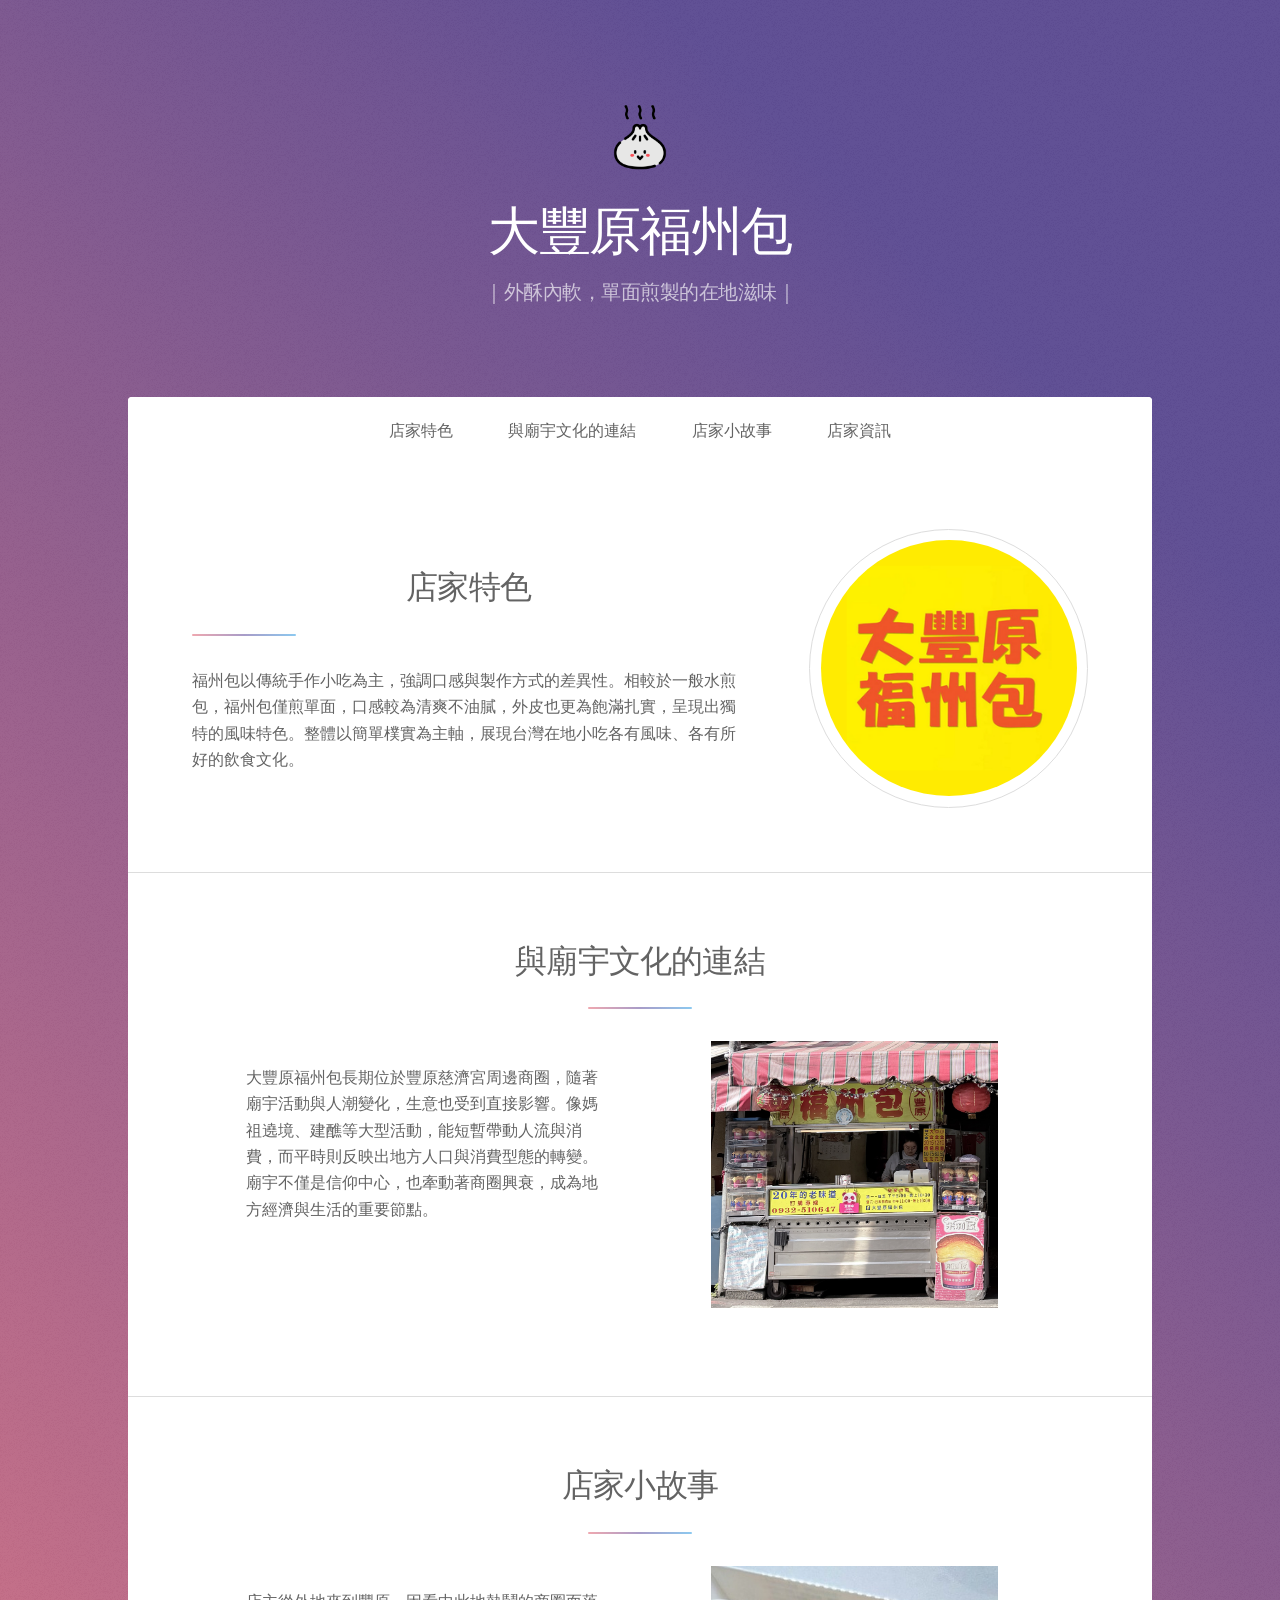
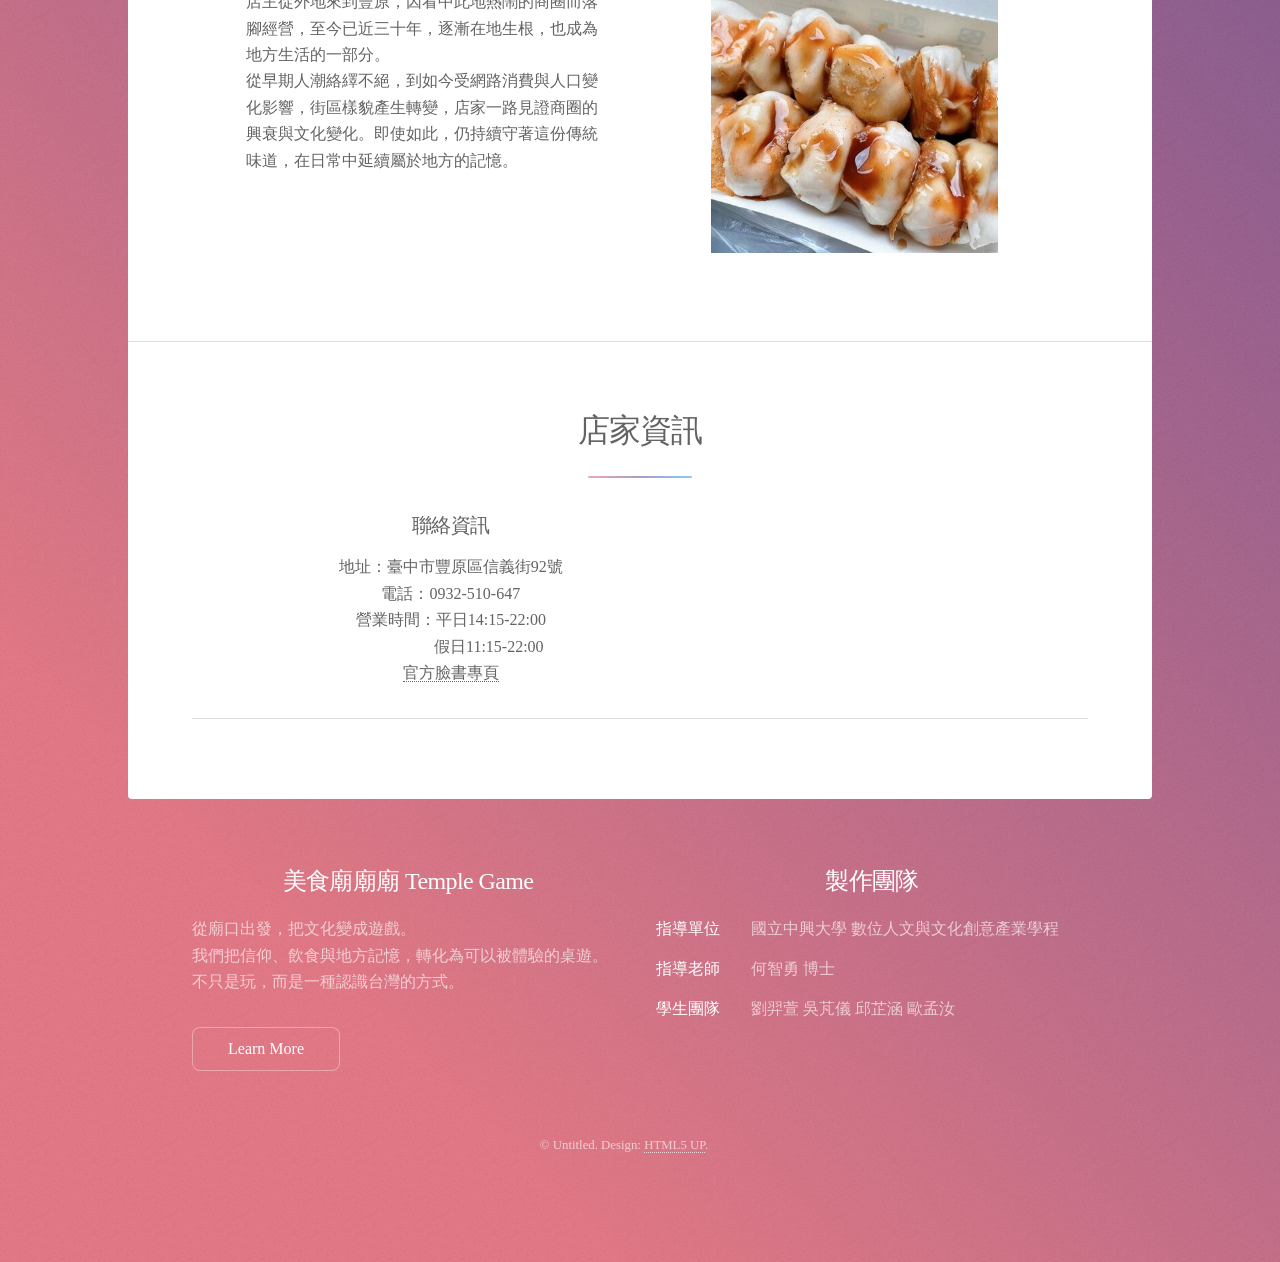
==== commit 7923f25c: "Update index.html" ====
--- a/index.html
+++ b/index.html
@@ -62,7 +62,7 @@
 									<div class="col9">
 									大豐原福州包長期位於豐原慈濟宮周邊商圈，隨著廟宇活動與人潮變化，生意也受到直接影響。像媽祖遶境、建醮等大型活動，能短暫帶動人流與消費，而平時則反映出地方人口與消費型態的轉變。廟宇不僅是信仰中心，也牽動著商圈興衰，成為地方經濟與生活的重要節點。</div>
 								
-									<div class="col10"><img src="Fuzhou Bao/shop.JPG" width="100%" height="100%" alt=""/></div>
+									<div class="col10"><img src="Fuzhou Bao/shop.JPG" width="80%" height="80%" alt=""/></div>
 									    </div>
 								</header>
 								
@@ -74,7 +74,7 @@
 								<div class="container6">									
 								  <div class="col11">
 								  店主從外地來到豐原，因看中此地熱鬧的商圈而落腳經營，至今已近三十年，逐漸在地生根，也成為地方生活的一部分。<br>從早期人潮絡繹不絕，到如今受網路消費與人口變化影響，街區樣貌產生轉變，店家一路見證商圈的興衰與文化變化。即使如此，仍持續守著這份傳統味道，在日常中延續屬於地方的記憶。</div>
-									<div class="col12"><img src="Fuzhou Bao/bao.jpg" width="100%" height="100%" alt=""/>
+									<div class="col12"><img src="Fuzhou Bao/bao.jpg" width="80%" height="80%" alt=""/>
 								  </div>
 								</div>
 							</header>
@@ -142,4 +142,4 @@
 			<script src="assets/js/main.js"></script>
 
 	</body>
-</html>+</html>
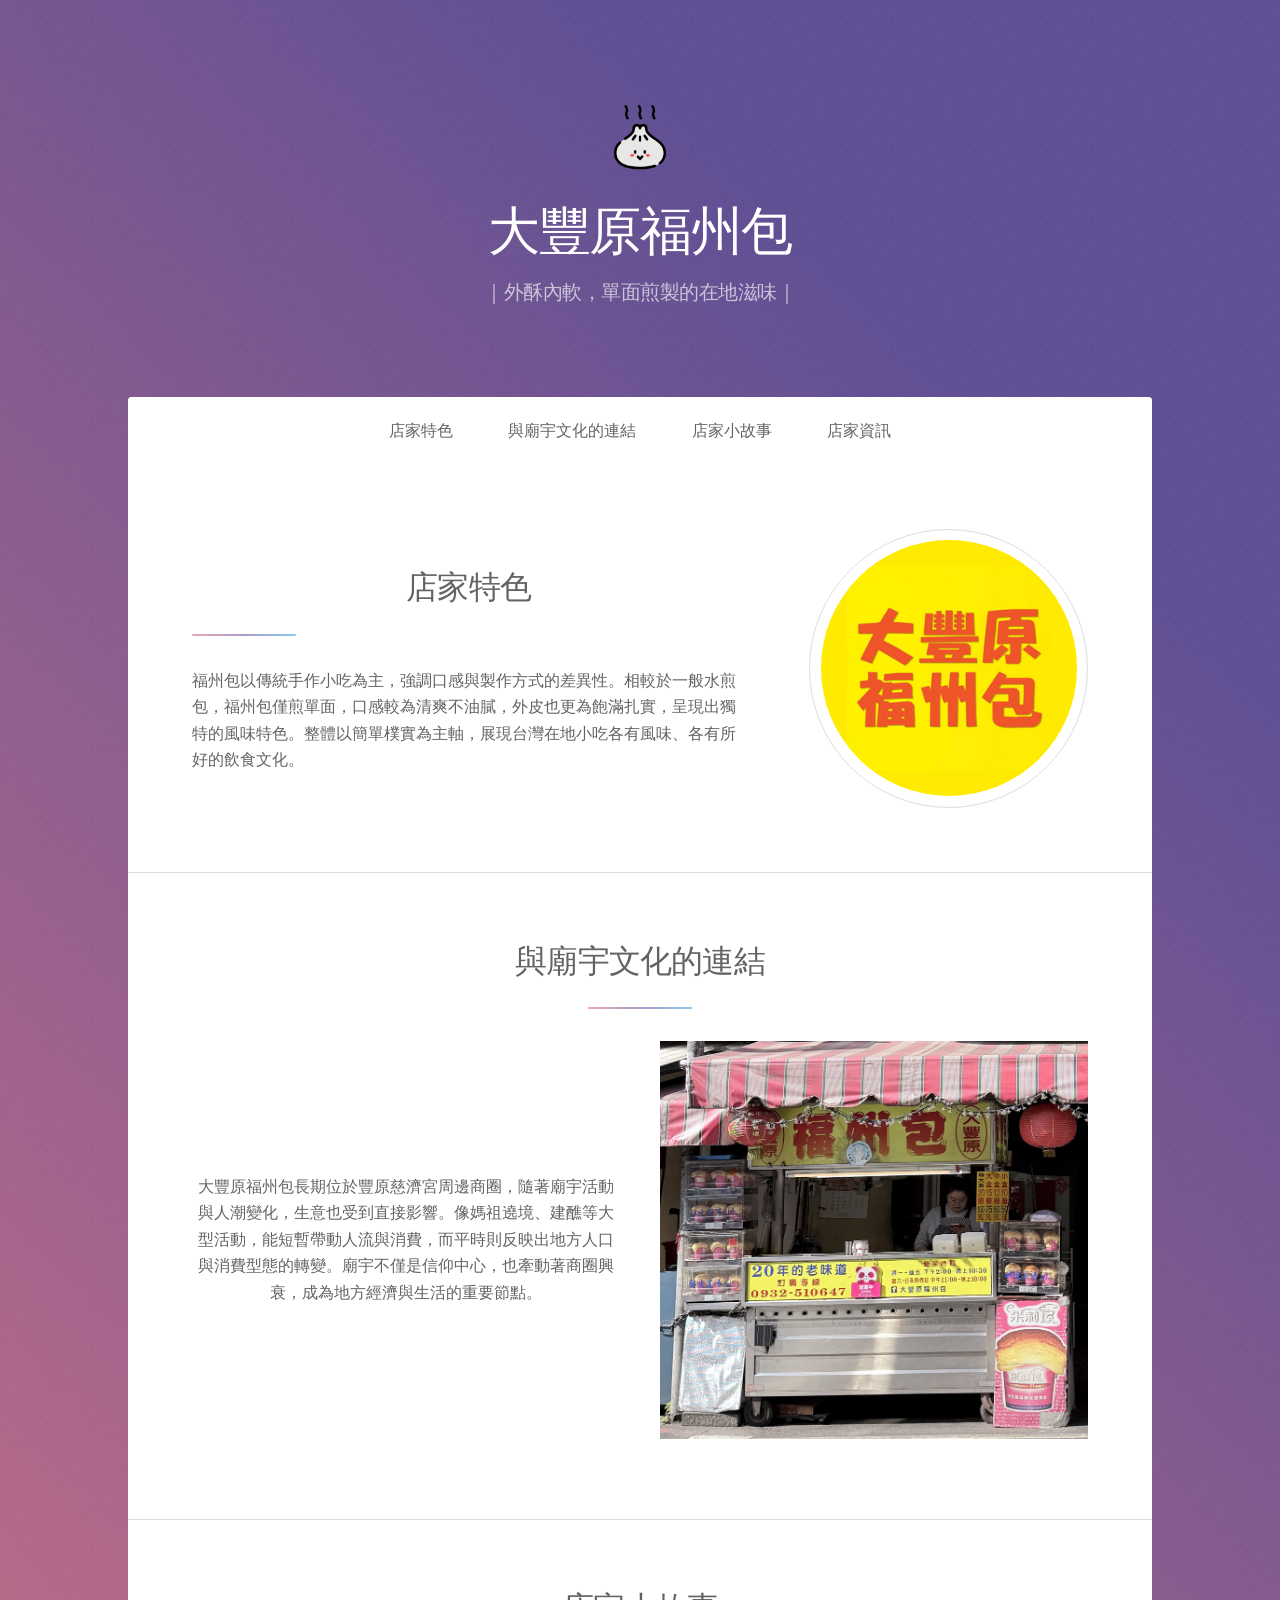
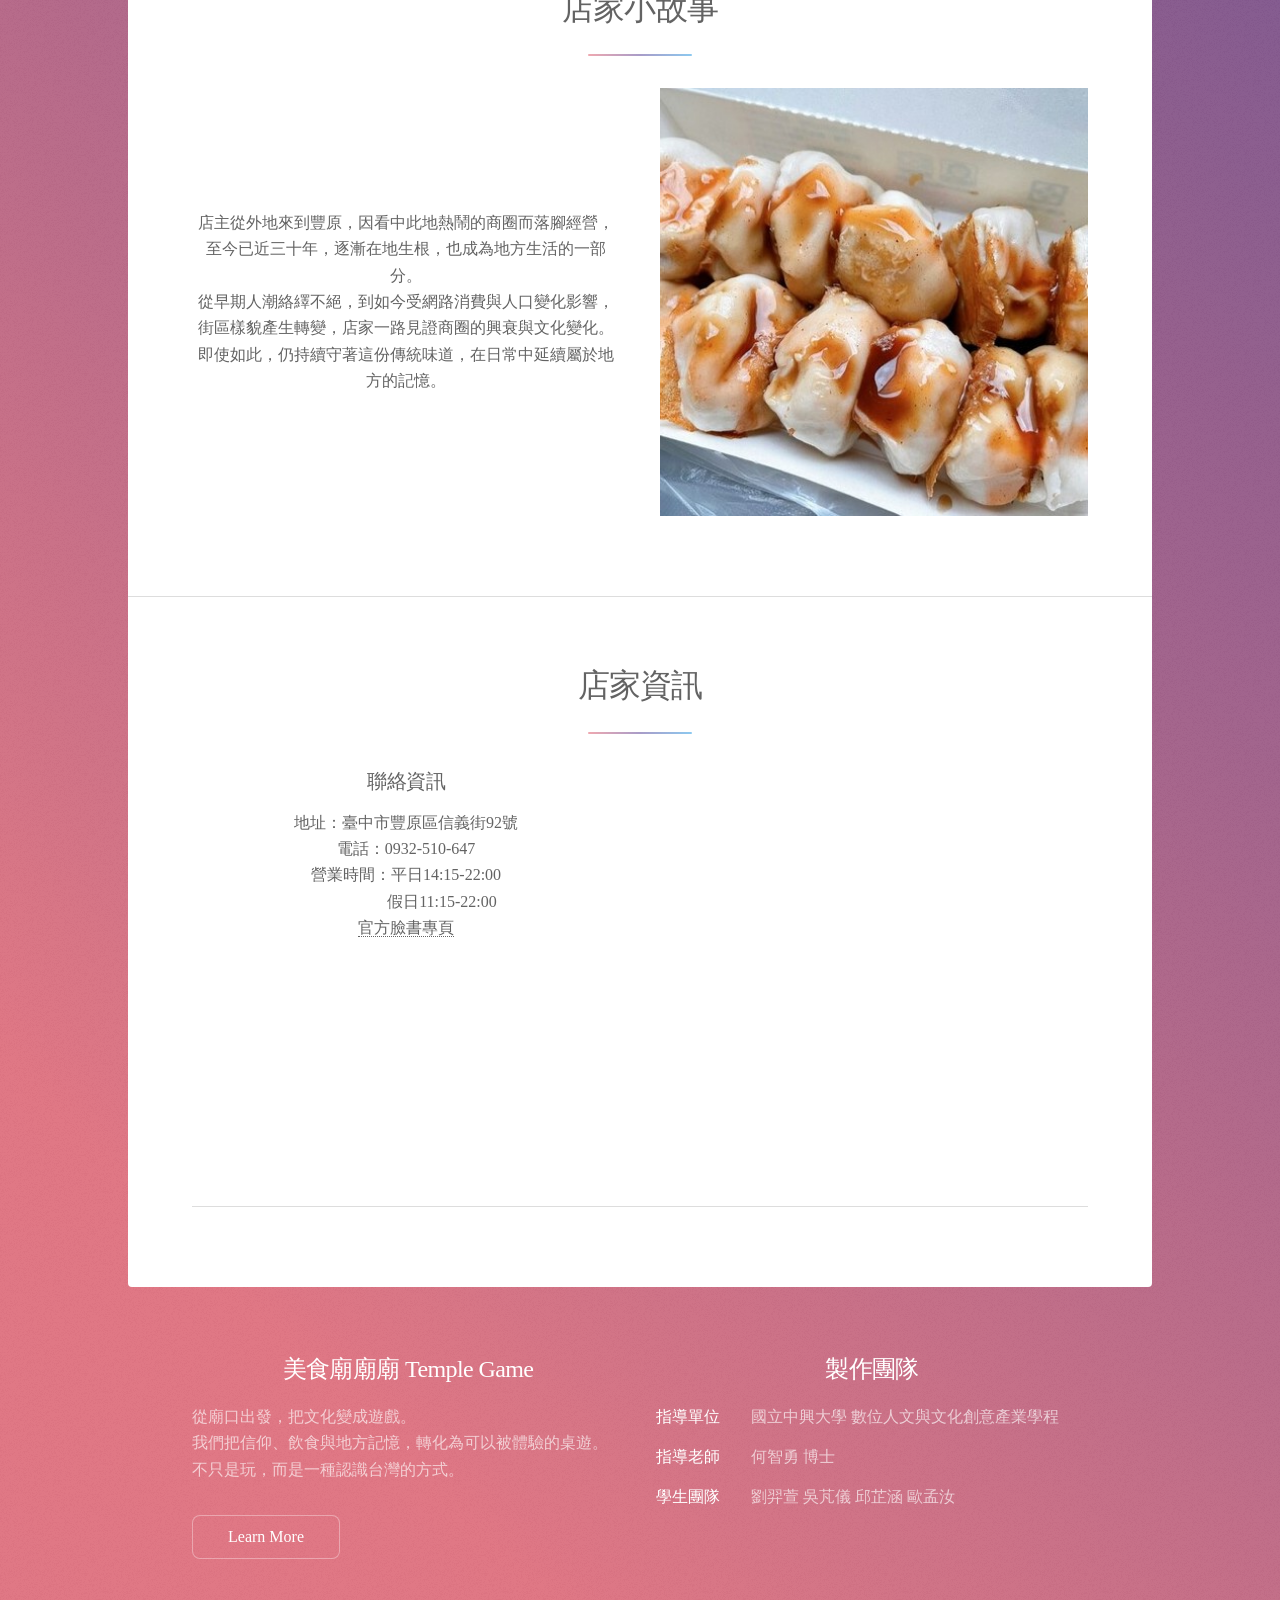
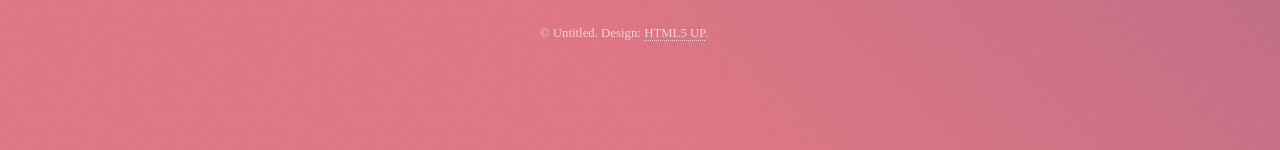
==== commit f5f65b6d: "Add files via upload" ====
--- a/index.html
+++ b/index.html
@@ -58,12 +58,20 @@
 							<section id="first" class="main special">
 								<header class="major">
 									<h2>與廟宇文化的連結</h2>
-								  <div class="container5">
-									<div class="col9">
-									大豐原福州包長期位於豐原慈濟宮周邊商圈，隨著廟宇活動與人潮變化，生意也受到直接影響。像媽祖遶境、建醮等大型活動，能短暫帶動人流與消費，而平時則反映出地方人口與消費型態的轉變。廟宇不僅是信仰中心，也牽動著商圈興衰，成為地方經濟與生活的重要節點。</div>
-								
-									<div class="col10"><img src="Fuzhou Bao/shop.JPG" width="80%" height="80%" alt=""/></div>
-									    </div>
+									
+									<div class="intro-section">
+  
+  <div class="intro-text">
+    大豐原福州包長期位於豐原慈濟宮周邊商圈，隨著廟宇活動與人潮變化，生意也受到直接影響。像媽祖遶境、建醮等大型活動，能短暫帶動人流與消費，而平時則反映出地方人口與消費型態的轉變。廟宇不僅是信仰中心，也牽動著商圈興衰，成為地方經濟與生活的重要節點。
+  </div>
+
+  <div class="intro-image">
+<img src="Fuzhou Bao/shop.JPG" width="80%" height="80%" alt=""/>
+
+  </div>
+
+</div>
+								 
 								</header>
 								
 							</section>
@@ -71,12 +79,17 @@
 						<section id="second" class="main special">
 								<header class="major">
 								<h2>店家小故事</h2>
-								<div class="container6">									
-								  <div class="col11">
-								  店主從外地來到豐原，因看中此地熱鬧的商圈而落腳經營，至今已近三十年，逐漸在地生根，也成為地方生活的一部分。<br>從早期人潮絡繹不絕，到如今受網路消費與人口變化影響，街區樣貌產生轉變，店家一路見證商圈的興衰與文化變化。即使如此，仍持續守著這份傳統味道，在日常中延續屬於地方的記憶。</div>
-									<div class="col12"><img src="Fuzhou Bao/bao.jpg" width="80%" height="80%" alt=""/>
-								  </div>
-								</div>
+									
+									<div class="intro-section">
+
+  <div class="intro-text">
+    店主從外地來到豐原，因看中此地熱鬧的商圈而落腳經營，至今已近三十年，逐漸在地生根，也成為地方生活的一部分。<br>從早期人潮絡繹不絕，到如今受網路消費與人口變化影響，街區樣貌產生轉變，店家一路見證商圈的興衰與文化變化。即使如此，仍持續守著這份傳統味道，在日常中延續屬於地方的記憶。
+  </div>
+
+  <div class="intro-image">
+    <img src="Fuzhou Bao/bao.jpg" width="80%" height="80%" alt=""/></div>
+  </div>
+								
 							</header>
 							</section>
 
@@ -84,19 +97,21 @@
 							<section id="cta" class="main special">
 								<header class="major">									
 									<h2>店家資訊</h2>
-									<div class="container7">
-										<div class="col13">
+									
+									<div class="info-section">
+										<div class="info-text">
 											<h3>聯絡資訊</h3>										
 									地址：臺中市豐原區信義街92號
 										<br>電話：0932-510-647
 										<br>營業時間：平日14:15-22:00
-										<br>&nbsp;&nbsp;&nbsp;&nbsp;&nbsp;&nbsp;&nbsp;&nbsp;&nbsp;&nbsp;&nbsp;&nbsp;&nbsp;&nbsp;&nbsp;&nbsp;&nbsp;&nbsp;
+										<br>&nbsp;&nbsp;&nbsp;&nbsp;&nbsp;&nbsp;&nbsp;&nbsp;&nbsp;&nbsp;&nbsp;&nbsp;&nbsp;&nbsp;&nbsp;&nbsp;&nbsp;
 											假日11:15-22:00
-								
+										
 										<br><a href="https://www.facebook.com/share/178yjH1K4i/?mibextid=wwXIfr">官方臉書專頁</a>
 											</div>
-										<div class="col14"><iframe src="https://www.google.com/maps/embed?pb=!1m18!1m12!1m3!1d3637.7437834129883!2d120.7189827!3d24.250738500000004!2m3!1f0!2f0!3f0!3m2!1i1024!2i768!4f13.1!3m3!1m2!1s0x34691a05f45a0f8f%3A0xb76cd5bf940c8cef!2z5aSn6LGQ5Y6f56aP5bee5YyF!5e0!3m2!1szh-TW!2stw!4v1776780599697!5m2!1szh-TW!2stw" width="100%" height="100%" style="border:0;" allowfullscreen="" loading="lazy" referrerpolicy="no-referrer-when-downgrade"></iframe></div>
+										<div class="info-map"><iframe src="https://www.google.com/maps/embed?pb=!1m18!1m12!1m3!1d3637.7437834129883!2d120.7189827!3d24.250738500000004!2m3!1f0!2f0!3f0!3m2!1i1024!2i768!4f13.1!3m3!1m2!1s0x34691a05f45a0f8f%3A0xb76cd5bf940c8cef!2z5aSn6LGQ5Y6f56aP5bee5YyF!5e0!3m2!1szh-TW!2stw!4v1776780599697!5m2!1szh-TW!2stw" width="100%" height="100%" style="border:0;" allowfullscreen="" loading="lazy" referrerpolicy="no-referrer-when-downgrade"></iframe></div>
 									</div>
+									
 									<hr>
 								</header>
 								
@@ -142,4 +157,4 @@
 			<script src="assets/js/main.js"></script>
 
 	</body>
-</html>
+</html>
--- a/assets/css/main.css
+++ b/assets/css/main.css
@@ -41,6 +41,92 @@
     text-align: center;
     font-family: "jf openhuninn 2 1";
 }
+
+
+
+//* ⭐ 桌機版：左右各一半 */
+.intro-section {
+  display: flex;
+  align-items: center;
+  gap: 40px;
+}
+
+.intro-text,
+.intro-image {
+  width: 50%;   /* 重點：各佔一半 */
+}
+
+/* 圖片設定 */
+.intro-image img {
+  width: 100%;
+  height: auto;
+  display: block;
+}
+
+/* ⭐ 手機版：一條式 */
+@media screen and (max-width: 768px) {
+
+  .intro-section {
+    flex-direction: column;
+    align-items: center;
+  }
+
+
+  .intro-text,
+  .intro-image {
+    width: 100%;   /* 滿版 */
+  }
+
+  .intro-text {
+    text-align: center;
+  }
+
+  .intro-image {
+    text-align: center;
+    margin-top: 20px;
+  }
+
+  .intro-image img {
+    width: 70%;
+    max-width: 260px;
+  }
+}
+.intro-image {
+  width: 50%;
+  text-align: center; /* 讓圖片下方文字置中 */
+}
+
+.intro-image img {
+  width: 100%;
+  height: auto;
+  display: block;
+  margin: 0 auto;
+}
+
+
+
+.intro-image p {
+  text-align: center;
+  margin-top: 12px;
+}
+
+@media screen and (max-width: 768px) {
+  .intro-image {
+    width: 100%;
+    text-align: center;
+  }
+
+  .intro-image img {
+    width: 75%;
+    max-width: 280px;
+  }
+}
+
+
+
+
+
+
 .container1 {
     width: 88%;
     margin-left: auto;
@@ -218,9 +304,102 @@
 
 
 
-
-
-
+/* ⭐ 桌機版：左右各一半 */
+.intro-section {
+  display: flex;
+  align-items: center;
+  gap: 40px;
+}
+
+.intro-text,
+.intro-image {
+    width: 50%;   /* 重點：各佔一半 */
+    font-size: 100%;
+}
+
+/* 圖片設定 */
+.intro-image img {
+  width: 100%;
+  height: auto;
+  display: block;
+}
+
+/* ⭐ 手機版：一條式 */
+@media screen and (max-width: 768px) {
+
+  .intro-section {
+    flex-direction: column;
+    align-items: center;
+  }
+
+  .intro-text,
+  .intro-image {
+    width: 100%;   /* 滿版 */
+  }
+
+  .intro-text {
+    text-align: left;
+  }
+
+  .intro-image {
+    text-align: center;
+    margin-top: 20px;
+  }
+
+  .intro-image img {
+    width: 70%;
+    max-width: 260px;
+  }
+}
+
+
+
+
+
+
+
+
+
+/* ⭐ 桌機版：左右排 */
+.info-section {
+  display: flex;
+  align-items: flex-start;
+  gap: 40px;
+}
+
+.info-text,
+.info-map {
+  width: 50%;
+}
+
+/* 地圖不要爆版 */
+.info-map iframe {
+  width: 100%;
+  height: 400px;
+  border: 0;
+}
+
+/* ⭐ 手機版：上下排（一條式） */
+@media screen and (max-width: 768px) {
+
+  .info-section {
+    flex-direction: column;  /* 改直排 */
+    align-items: center;
+  }
+
+  .info-text,
+  .info-map {
+    width: 100%;
+  }
+
+  .info-map {
+    margin-top: 20px;
+  }
+
+  .info-map iframe {
+    height: 300px; /* 手機稍微矮一點 */
+  }
+}
 
 
 
@@ -310,12 +489,162 @@
 }
 
 
-
-
-
-
-
-
+.voices {
+  padding: 80px 8%;
+  text-align: center;
+}
+
+.voices h2 {
+  text-align: center;
+  font-family: "jf openhuninn 2 1";
+}
+
+.voice-list {
+  display: grid;
+  grid-template-columns: repeat(2, 1fr); /* 一列兩個 */
+  gap: 80px 60px; /* 上下間距、左右間距 */
+  max-width: 900px; /* 控制整體寬度，會更精緻 */
+  margin: 0 auto; /* 置中 */
+}
+
+@media (max-width: 600px) {
+  .voice-list {
+    grid-template-columns: 1fr; /* 手機一列一個 */
+    gap: 50px;
+  }
+
+  .voice-card {
+    text-align: center;
+  }
+
+  .voice-card p {
+    text-align: left;
+  }
+}
+
+.voice-card {
+  text-align: left;
+}
+
+.voice-card img {
+  width: 180px;
+  height: 180px;
+  object-fit: cover;
+  border-radius: 50%;
+  display: block;
+  margin: 0 auto 25px;
+}
+
+.voice-card h3 {
+  font-size: 22px;
+  margin-bottom: 15px;
+  text-align: center;
+}
+
+.voice-card p {
+  font-size: 17px;
+  line-height: 1.8;
+}
+
+
+.shop-section {
+  padding: 70px 8%;
+  text-align: center;
+}
+
+.shop-section h2 {
+  margin-bottom: 40px;
+  color: #555;
+}
+
+.shop-grid {
+  display: grid;
+  grid-template-columns: repeat(2, 1fr);
+  gap: 28px;
+}
+
+.shop-card {
+  display: block;
+  text-decoration: none;
+  color: #555;
+  background: #fff;
+  border-radius: 18px;
+  overflow: hidden;
+  box-shadow: 0 8px 24px rgba(0, 0, 0, 0.08);
+  transition: 0.3s ease;
+}
+
+.shop-card:hover {
+  transform: translateY(-6px);
+  box-shadow: 0 14px 32px rgba(0, 0, 0, 0.12);
+}
+
+.shop-card img {
+  width: 100%;
+  height: 190px;
+  object-fit: cover;
+  display: block;
+}
+
+.shop-info {
+  padding: 18px 16px 22px;
+}
+
+.shop-info h3 {
+  font-size: 20px;
+  margin: 0 0 8px;
+}
+
+.shop-info p {
+  font-size: 15px;
+  line-height: 1.6;
+  margin: 0;
+  color: #777;
+}
+
+/* 平板：3欄 */
+@media screen and (max-width: 1024px) {
+  .shop-grid {
+    grid-template-columns: repeat(2, 1fr);
+  }
+}
+
+/* 手機：2欄 */
+@media screen and (max-width: 768px) {
+  .shop-section {
+    padding: 50px 6%;
+  }
+
+  .shop-grid {
+    grid-template-columns: repeat(1, 1fr);
+    gap: 18px;
+  }
+
+  .shop-card img {
+    height: 130px;
+  }
+
+  .shop-info {
+    padding: 12px 10px 16px;
+  }
+
+  .shop-info h3 {
+    font-size: 16px;
+  }
+
+  .shop-info p {
+    font-size: 13px;
+  }
+}
+
+
+
+
+
+
+.avatar {
+  border: 2px solid #ddd;
+}
 
 	@media screen and (max-width: 480px) {
 
